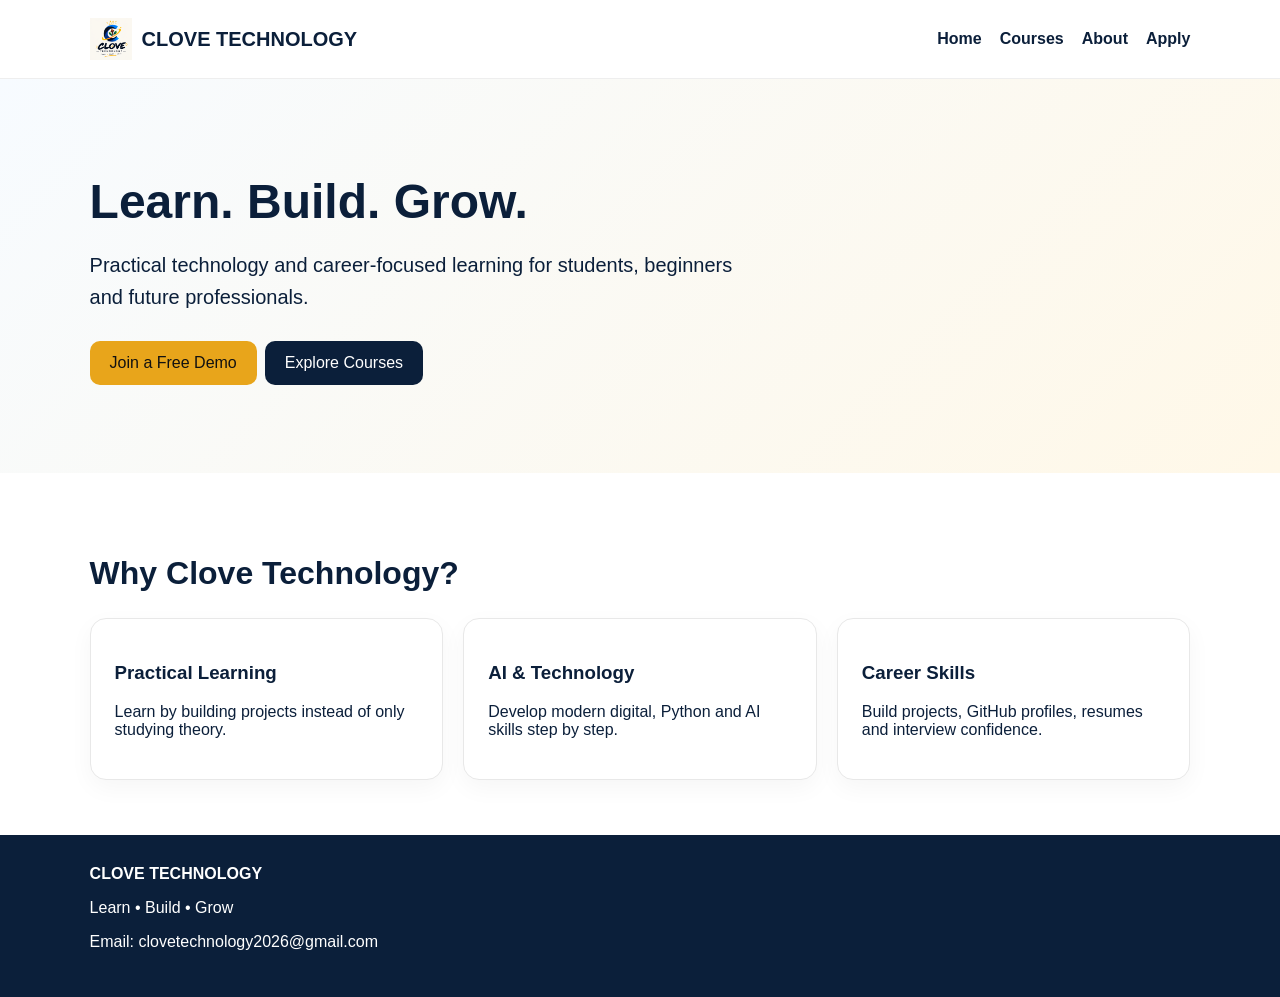
==== index.html @ eedd0058 "Add files via upload Add Clove Technology website" ====
<!doctype html><html><head><meta name="viewport" content="width=device-width,initial-scale=1"><title>Clove Technology | Coaching Center</title><link rel="stylesheet" href="style.css"></head><body>
<nav><div class="brand"><img src="clove-technology-logo.png">CLOVE TECHNOLOGY</div><div><a href="index.html">Home</a><a href="courses.html">Courses</a><a href="about.html">About</a><a href="apply.html">Apply</a></div></nav>
<div class="hero"><h1>Learn. Build. Grow.</h1><p>Practical technology and career-focused learning for students, beginners and future professionals.</p><a class="btn gold" href="apply.html">Join a Free Demo</a><a class="btn" href="courses.html">Explore Courses</a></div>
<section><h2>Why Clove Technology?</h2><div class="cards"><div class="card"><h3>Practical Learning</h3><p>Learn by building projects instead of only studying theory.</p></div><div class="card"><h3>AI & Technology</h3><p>Develop modern digital, Python and AI skills step by step.</p></div><div class="card"><h3>Career Skills</h3><p>Build projects, GitHub profiles, resumes and interview confidence.</p></div></div></section>
<footer><b>CLOVE TECHNOLOGY</b><p>Learn • Build • Grow</p><p>Email: clovetechnology2026@gmail.com</p></footer></body></html>
---- style.css ----
*{box-sizing:border-box}
body{margin:0;font-family:Arial,Helvetica,sans-serif;color:#0b1f3a;background:#fff}
nav{display:flex;justify-content:space-between;align-items:center;padding:18px 7%;border-bottom:1px solid #eee;position:sticky;top:0;background:#fff;z-index:5}
.brand{display:flex;align-items:center;gap:10px;font-weight:800;font-size:20px}
.brand img{width:42px;height:42px;object-fit:contain}
nav a{margin-left:18px;text-decoration:none;color:#0b1f3a;font-weight:600}
.hero{padding:80px 7%;background:linear-gradient(135deg,#f7fbff,#fff8e8)}
.hero h1{font-size:48px;max-width:720px;margin:15px 0}
.hero p{font-size:20px;max-width:650px;line-height:1.6}
.btn{display:inline-block;padding:13px 20px;border-radius:10px;background:#0b1f3a;color:#fff;text-decoration:none;margin:8px 8px 8px 0}
.btn.gold{background:#e8a51b;color:#111}
section{padding:55px 7%}
.cards{display:grid;grid-template-columns:repeat(auto-fit,minmax(220px,1fr));gap:20px}
.card{padding:24px;border:1px solid #e8e8e8;border-radius:16px;background:#fff;box-shadow:0 8px 25px #0000000a}
h2{font-size:32px}
footer{padding:30px 7%;background:#0b1f3a;color:#fff}
input,select,textarea{width:100%;padding:13px;margin:7px 0 15px;border:1px solid #ccc;border-radius:9px}
form{max-width:600px}
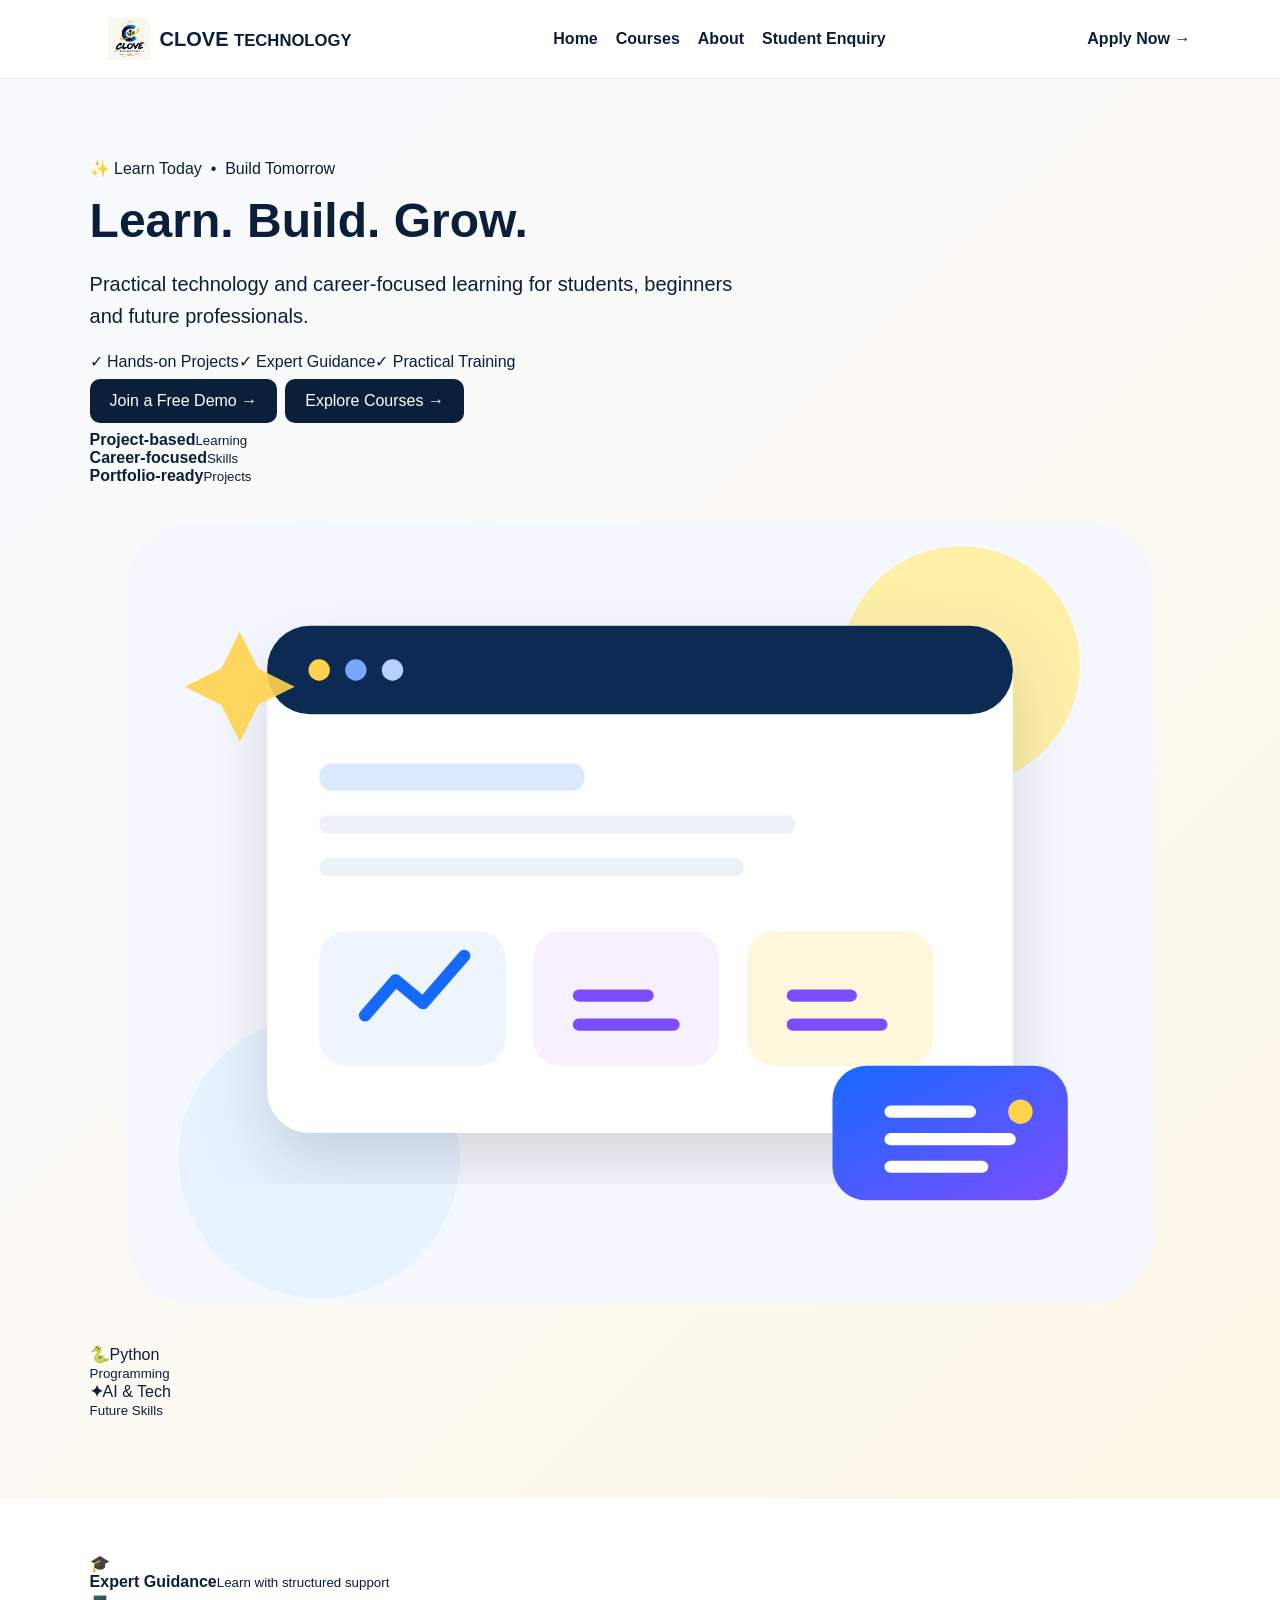
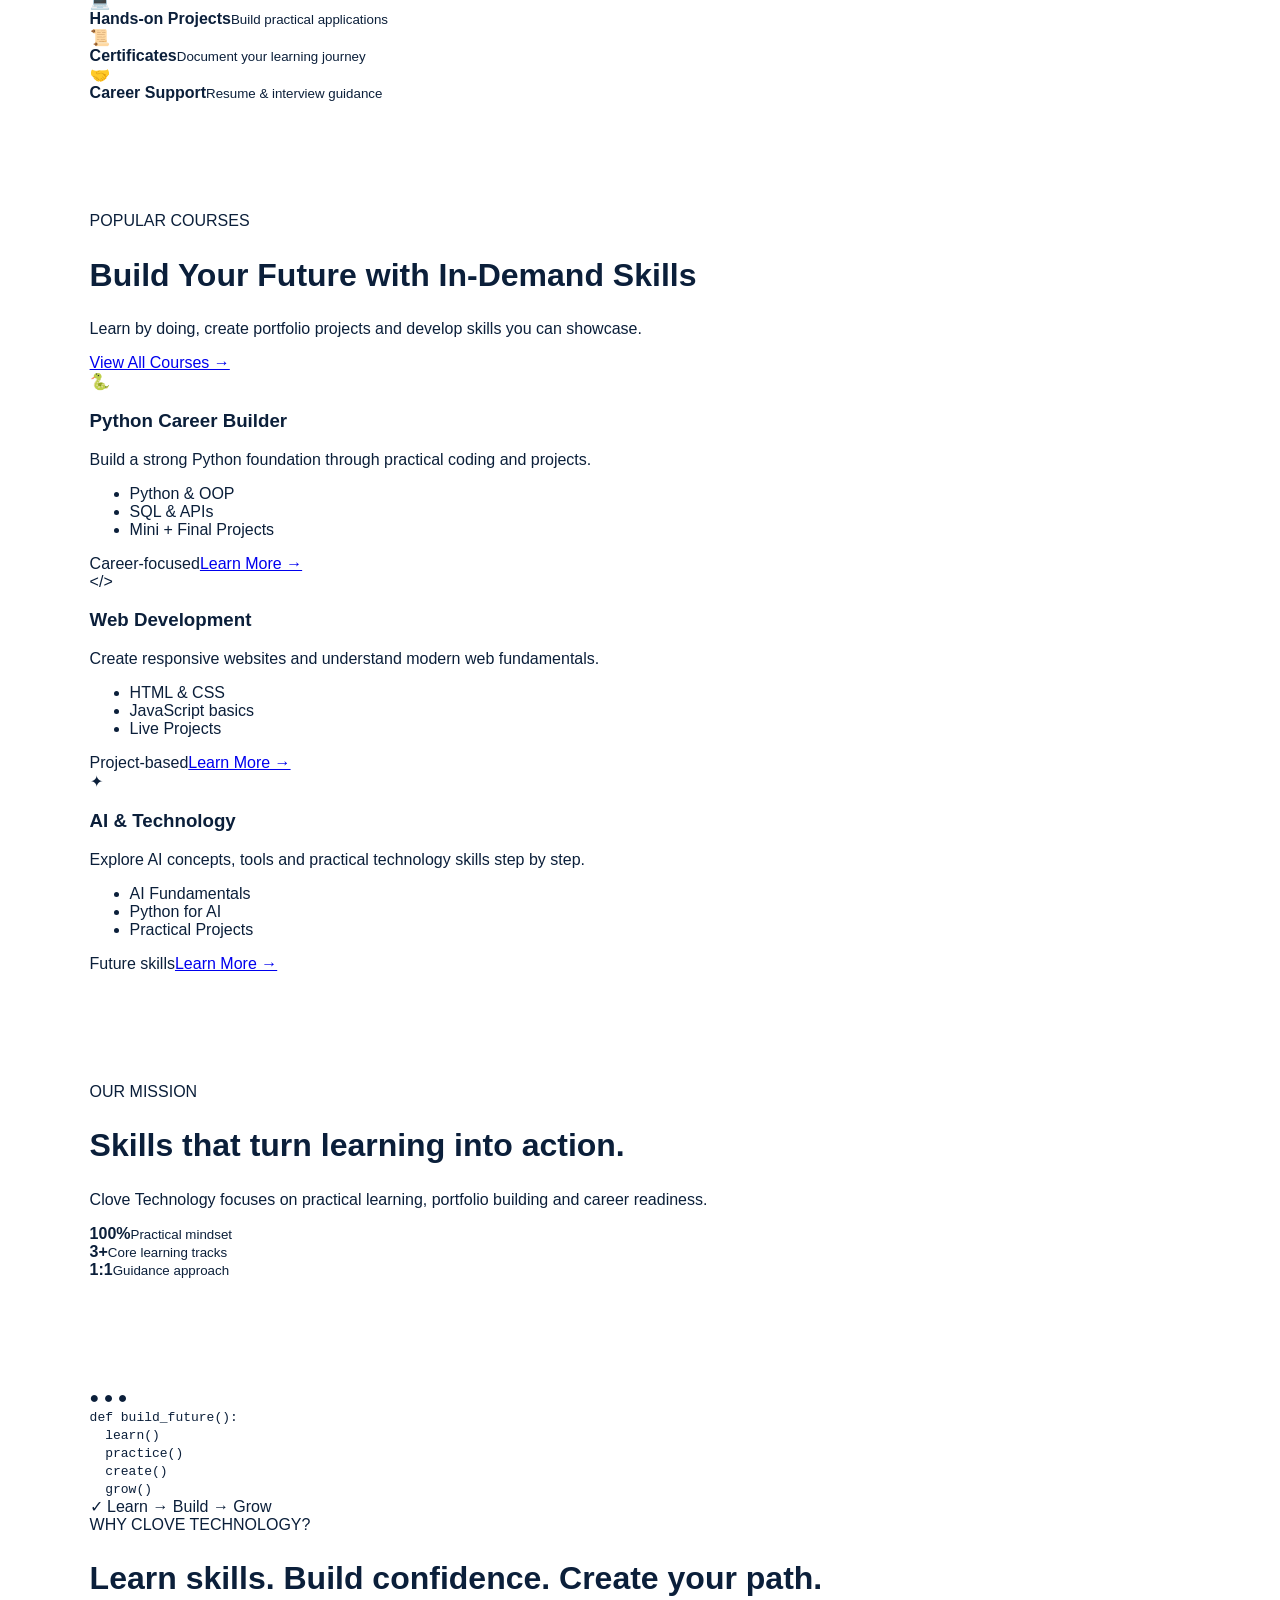
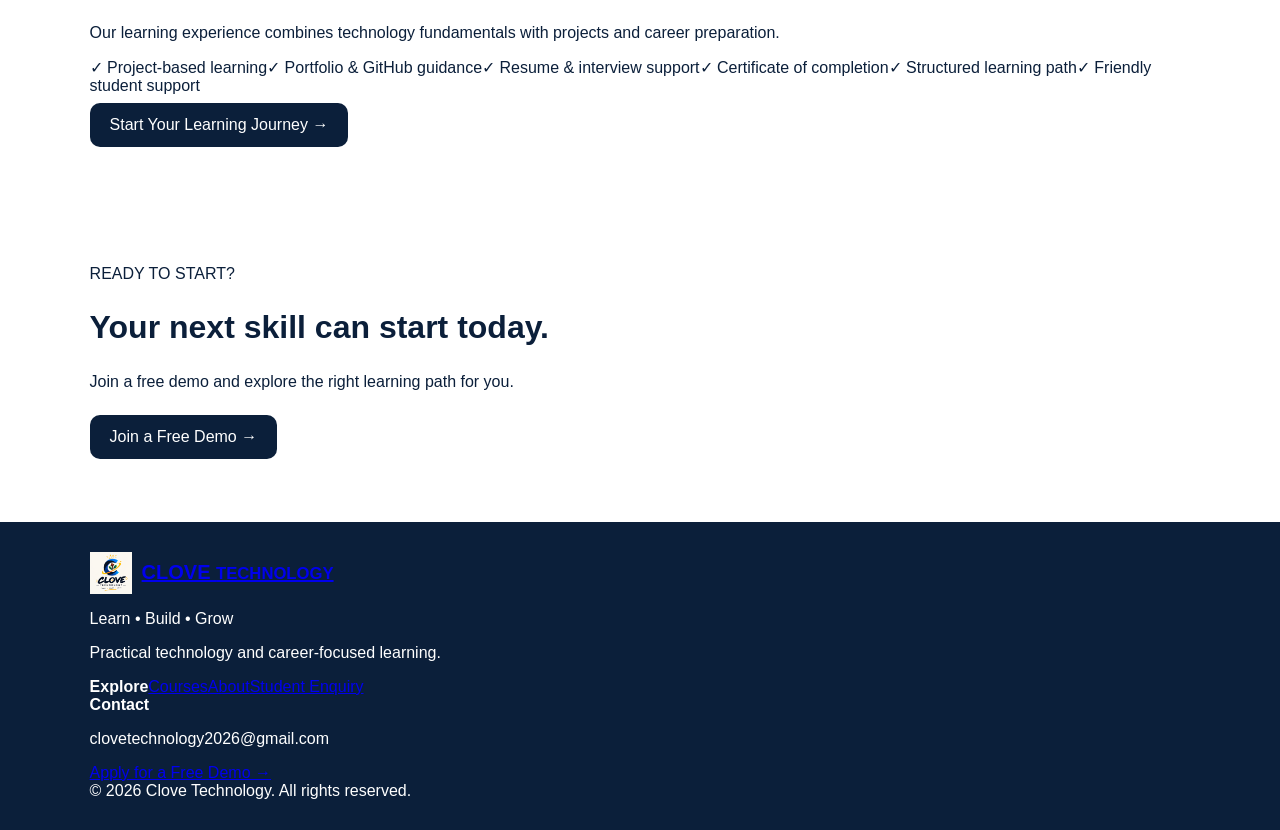
==== commit a2e47f2c: "Redesign Clove Technology professional homepage" ====
--- a/index.html
+++ b/index.html
@@ -1,5 +1,40 @@
-<!doctype html><html><head><meta name="viewport" content="width=device-width,initial-scale=1"><title>Clove Technology | Coaching Center</title><link rel="stylesheet" href="style.css"></head><body>
-<nav><div class="brand"><img src="clove-technology-logo.png">CLOVE TECHNOLOGY</div><div><a href="index.html">Home</a><a href="courses.html">Courses</a><a href="about.html">About</a><a href="apply.html">Apply</a></div></nav>
-<div class="hero"><h1>Learn. Build. Grow.</h1><p>Practical technology and career-focused learning for students, beginners and future professionals.</p><a class="btn gold" href="apply.html">Join a Free Demo</a><a class="btn" href="courses.html">Explore Courses</a></div>
-<section><h2>Why Clove Technology?</h2><div class="cards"><div class="card"><h3>Practical Learning</h3><p>Learn by building projects instead of only studying theory.</p></div><div class="card"><h3>AI & Technology</h3><p>Develop modern digital, Python and AI skills step by step.</p></div><div class="card"><h3>Career Skills</h3><p>Build projects, GitHub profiles, resumes and interview confidence.</p></div></div></section>
-<footer><b>CLOVE TECHNOLOGY</b><p>Learn • Build • Grow</p><p>Email: clovetechnology2026@gmail.com</p></footer></body></html>+<!doctype html>
+<html lang="en">
+<head>
+<meta charset="utf-8">
+<meta name="viewport" content="width=device-width,initial-scale=1">
+<meta name="description" content="Clove Technology — practical AI, Python and technology training for students and future professionals.">
+<title>Clove Technology | Learn • Build • Grow</title>
+<link rel="stylesheet" href="style.css">
+</head>
+<body>
+<header class="nav-wrap">
+<nav class="nav container">
+<a class="brand" href="index.html"><img src="clove-technology-logo.png" alt="Clove Technology logo"><span>CLOVE <small>TECHNOLOGY</small></span></a>
+<div class="nav-links"><a class="active" href="index.html">Home</a><a href="courses.html">Courses</a><a href="about.html">About</a><a href="apply.html">Student Enquiry</a></div>
+<a class="nav-cta" href="apply.html">Apply Now <span>→</span></a>
+</nav>
+</header>
+<main>
+<section class="hero">
+<div class="container hero-grid">
+<div class="hero-copy">
+<div class="eyebrow">✨ Learn Today&nbsp; • &nbsp;Build Tomorrow</div>
+<h1>Learn. <span>Build.</span> Grow.</h1>
+<p>Practical technology and career-focused learning for students, beginners and future professionals.</p>
+<div class="checks"><span>✓ Hands-on Projects</span><span>✓ Expert Guidance</span><span>✓ Practical Training</span></div>
+<div class="hero-actions"><a class="btn primary" href="apply.html">Join a Free Demo <b>→</b></a><a class="btn secondary" href="courses.html">Explore Courses <b>→</b></a></div>
+<div class="trust"><div><strong>Project-based</strong><small>Learning</small></div><i></i><div><strong>Career-focused</strong><small>Skills</small></div><i></i><div><strong>Portfolio-ready</strong><small>Projects</small></div></div>
+</div>
+<div class="hero-art"><img src="hero-illustration.svg" alt="Technology learning illustration"><div class="float-card python"><b>🐍</b><span>Python<br><small>Programming</small></span></div><div class="float-card ai"><b>✦</b><span>AI &amp; Tech<br><small>Future Skills</small></span></div></div>
+</div>
+</section>
+<section class="features"><div class="container feature-grid"><div class="feature"><div class="icon">🎓</div><div><b>Expert Guidance</b><small>Learn with structured support</small></div></div><div class="feature"><div class="icon">💻</div><div><b>Hands-on Projects</b><small>Build practical applications</small></div></div><div class="feature"><div class="icon">📜</div><div><b>Certificates</b><small>Document your learning journey</small></div></div><div class="feature"><div class="icon">🤝</div><div><b>Career Support</b><small>Resume &amp; interview guidance</small></div></div></div></section>
+<section class="courses-preview"><div class="container"><div class="section-head"><div><span class="kicker">POPULAR COURSES</span><h2>Build Your Future with <span>In-Demand Skills</span></h2><p>Learn by doing, create portfolio projects and develop skills you can showcase.</p></div><a href="courses.html" class="outline-link">View All Courses →</a></div><div class="course-grid"><article class="course-card blue"><div class="course-icon">🐍</div><h3>Python Career Builder</h3><p>Build a strong Python foundation through practical coding and projects.</p><ul><li>Python &amp; OOP</li><li>SQL &amp; APIs</li><li>Mini + Final Projects</li></ul><div class="course-foot"><span>Career-focused</span><a href="courses.html">Learn More →</a></div></article><article class="course-card purple"><div class="course-icon">&lt;/&gt;</div><h3>Web Development</h3><p>Create responsive websites and understand modern web fundamentals.</p><ul><li>HTML &amp; CSS</li><li>JavaScript basics</li><li>Live Projects</li></ul><div class="course-foot"><span>Project-based</span><a href="courses.html">Learn More →</a></div></article><article class="course-card green"><div class="course-icon">✦</div><h3>AI &amp; Technology</h3><p>Explore AI concepts, tools and practical technology skills step by step.</p><ul><li>AI Fundamentals</li><li>Python for AI</li><li>Practical Projects</li></ul><div class="course-foot"><span>Future skills</span><a href="courses.html">Learn More →</a></div></article></div></div></section>
+<section class="impact"><div class="container impact-inner"><div><span class="kicker light">OUR MISSION</span><h2>Skills that turn learning into action.</h2><p>Clove Technology focuses on practical learning, portfolio building and career readiness.</p></div><div class="impact-stats"><div><strong>100%</strong><small>Practical mindset</small></div><div><strong>3+</strong><small>Core learning tracks</small></div><div><strong>1:1</strong><small>Guidance approach</small></div></div></div></section>
+<section class="why"><div class="container why-grid"><div class="why-visual"><div class="screen"><div class="dots">● ● ●</div><code>def build_future():<br>&nbsp;&nbsp;learn()<br>&nbsp;&nbsp;practice()<br>&nbsp;&nbsp;create()<br>&nbsp;&nbsp;grow()</code></div><div class="success-note">✓ Learn → Build → Grow</div></div><div><span class="kicker">WHY CLOVE TECHNOLOGY?</span><h2>Learn skills. Build confidence. Create your path.</h2><p>Our learning experience combines technology fundamentals with projects and career preparation.</p><div class="why-list"><span>✓ Project-based learning</span><span>✓ Portfolio &amp; GitHub guidance</span><span>✓ Resume &amp; interview support</span><span>✓ Certificate of completion</span><span>✓ Structured learning path</span><span>✓ Friendly student support</span></div><a class="btn primary" href="apply.html">Start Your Learning Journey →</a></div></div></section>
+<section class="cta"><div class="container cta-inner"><div><span class="kicker light">READY TO START?</span><h2>Your next skill can start today.</h2><p>Join a free demo and explore the right learning path for you.</p></div><a class="btn white" href="apply.html">Join a Free Demo →</a></div></section>
+</main>
+<footer><div class="container footer-grid"><div><a class="brand footer-brand" href="index.html"><img src="clove-technology-logo.png" alt="Clove Technology logo"><span>CLOVE <small>TECHNOLOGY</small></span></a><p>Learn • Build • Grow</p><p>Practical technology and career-focused learning.</p></div><div><b>Explore</b><a href="courses.html">Courses</a><a href="about.html">About</a><a href="apply.html">Student Enquiry</a></div><div><b>Contact</b><p>clovetechnology2026@gmail.com</p><a href="apply.html">Apply for a Free Demo →</a></div></div><div class="copyright">© 2026 Clove Technology. All rights reserved.</div></footer>
+</body>
+</html>
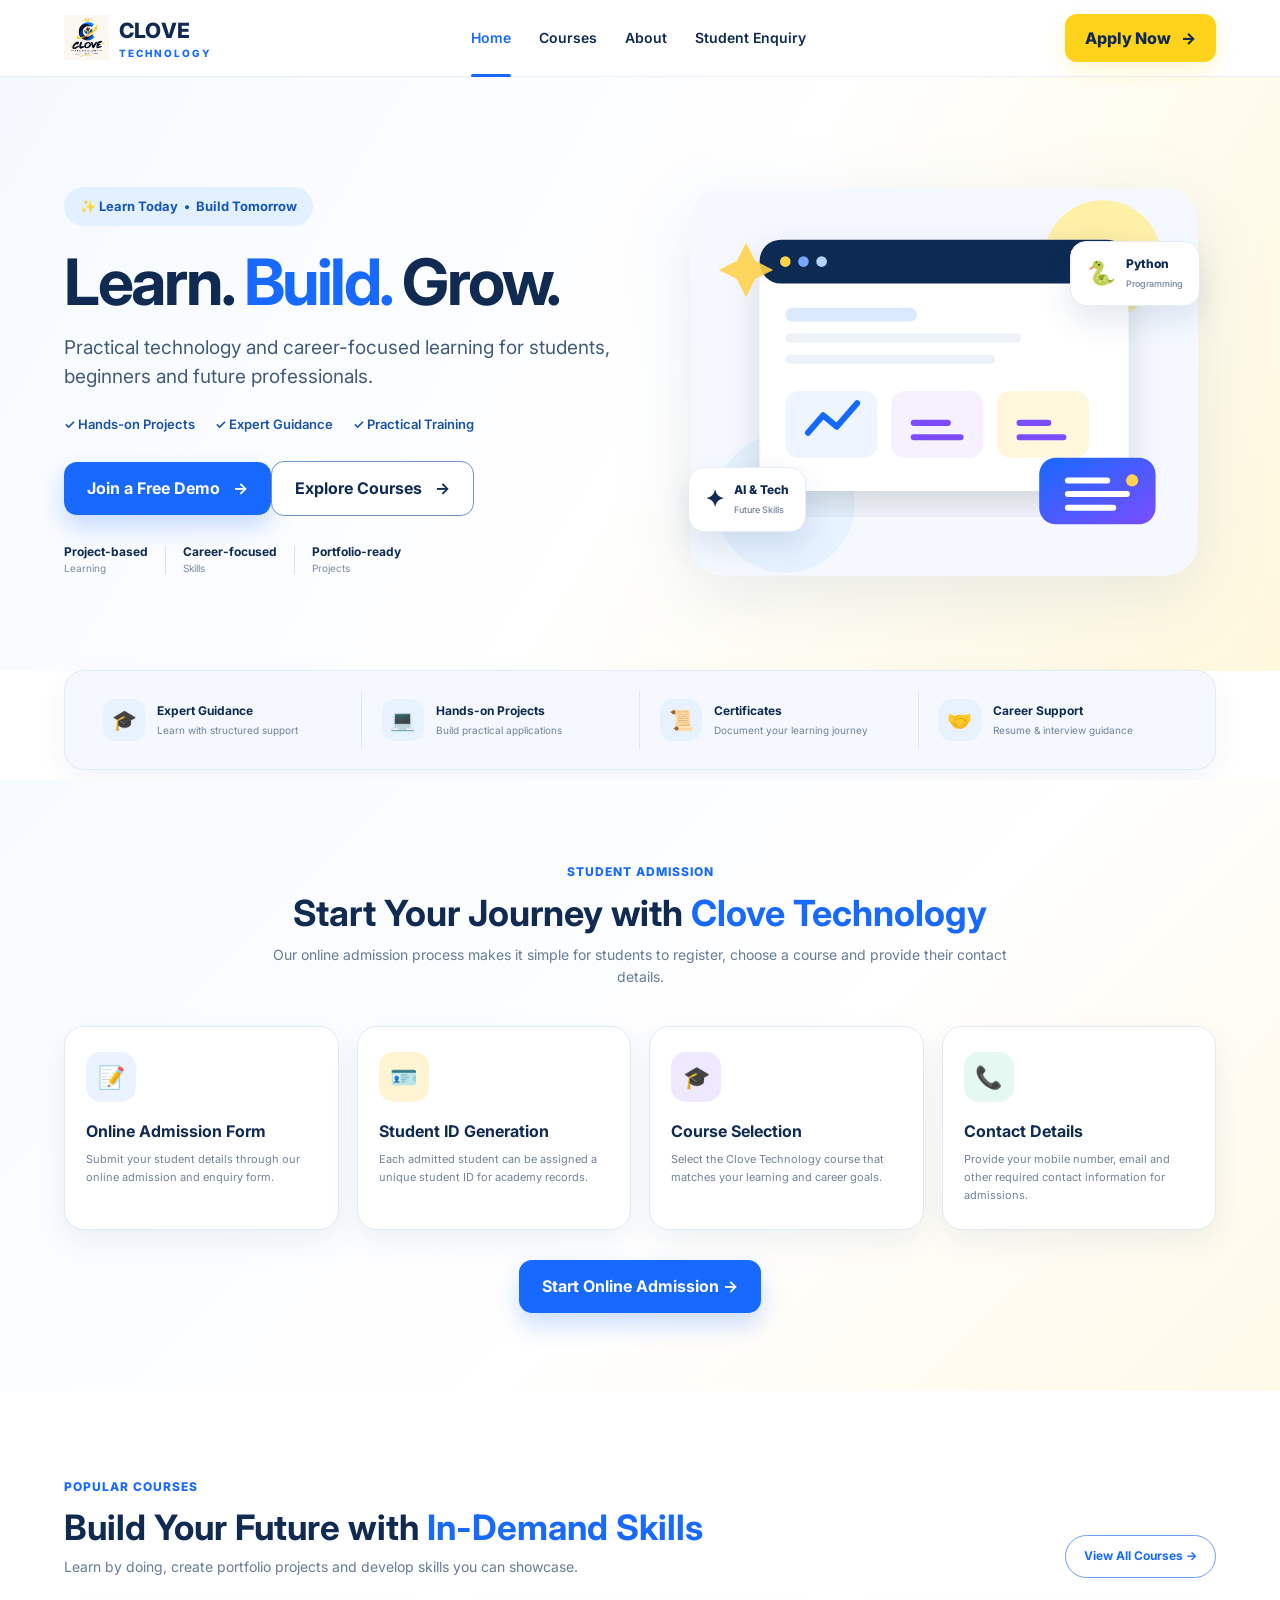
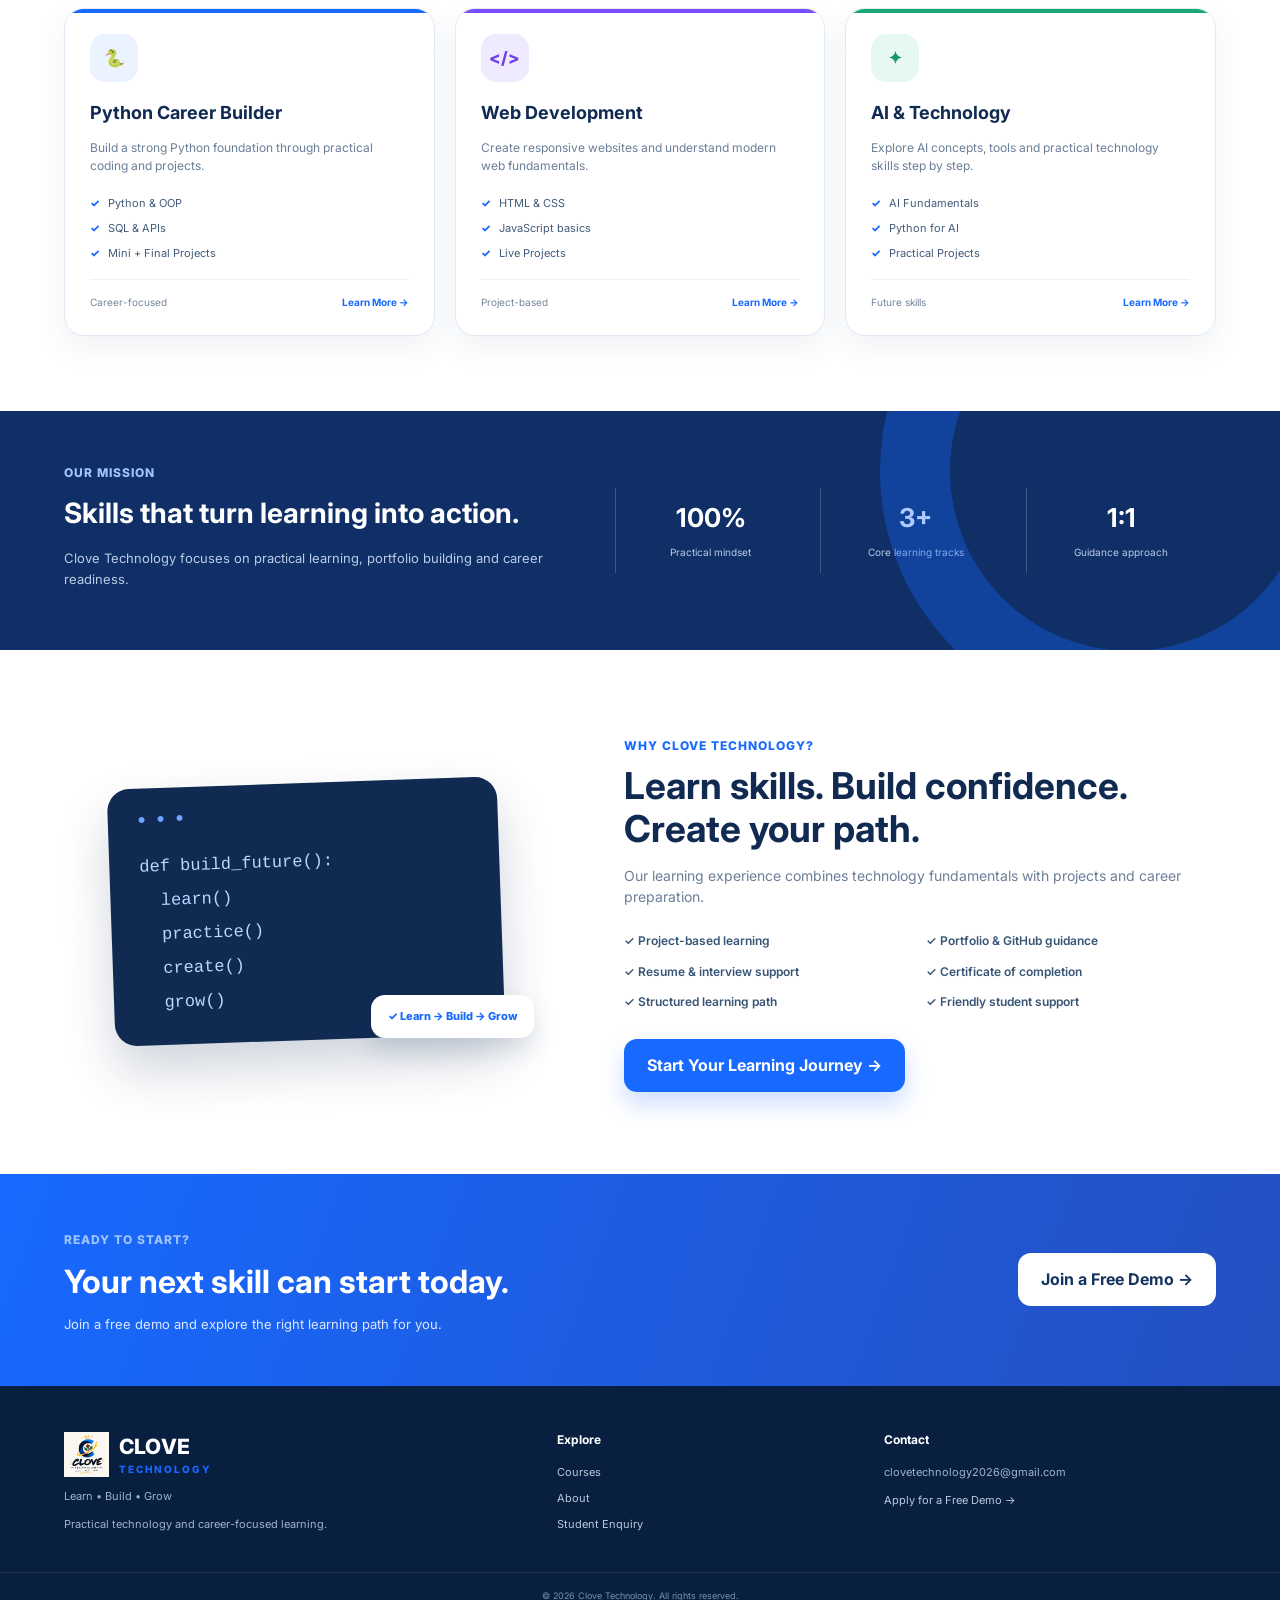
==== commit 11a3918b: "Add Student Admission feature section to homepage" ====
--- a/index.html
+++ b/index.html
@@ -6,6 +6,26 @@
 <meta name="description" content="Clove Technology — practical AI, Python and technology training for students and future professionals.">
 <title>Clove Technology | Learn • Build • Grow</title>
 <link rel="stylesheet" href="style.css">
+<style>
+.admission-home{padding:78px 0;background:linear-gradient(135deg,#f7faff 0%,#fff 58%,#fff9e8 100%)}
+.admission-home-head{text-align:center;max-width:760px;margin:0 auto 38px}
+.admission-home-head h2{font-size:36px;line-height:1.15;margin:10px 0}
+.admission-home-head h2 span{color:#1769ff}
+.admission-home-head p{font-size:14px;color:#667b96;margin:0}
+.admission-grid{display:grid;grid-template-columns:repeat(4,1fr);gap:18px}
+.admission-card{background:#fff;border:1px solid #e0eaf5;border-radius:20px;padding:25px 21px;box-shadow:0 12px 30px rgba(31,69,111,.07);transition:.2s}
+.admission-card:hover{transform:translateY(-4px);box-shadow:0 18px 38px rgba(31,69,111,.11)}
+.admission-icon{width:50px;height:50px;border-radius:15px;background:#eaf3ff;display:grid;place-items:center;font-size:22px;margin-bottom:17px}
+.admission-card:nth-child(2) .admission-icon{background:#fff4d2}
+.admission-card:nth-child(3) .admission-icon{background:#eee9ff}
+.admission-card:nth-child(4) .admission-icon{background:#e5f8f1}
+.admission-card h3{font-size:16px;margin:0 0 8px;color:#102a52}
+.admission-card p{font-size:11px;color:#71839a;line-height:1.6;margin:0}
+.admission-cta{text-align:center;margin-top:30px}
+.admission-cta .btn{min-width:190px}
+@media(max-width:900px){.admission-grid{grid-template-columns:1fr 1fr}.admission-home-head h2{font-size:30px}}
+@media(max-width:600px){.admission-grid{grid-template-columns:1fr}.admission-home{padding:58px 0}.admission-card{padding:22px}}
+</style>
 </head>
 <body>
 <header class="nav-wrap">
@@ -30,6 +50,18 @@
 </div>
 </section>
 <section class="features"><div class="container feature-grid"><div class="feature"><div class="icon">🎓</div><div><b>Expert Guidance</b><small>Learn with structured support</small></div></div><div class="feature"><div class="icon">💻</div><div><b>Hands-on Projects</b><small>Build practical applications</small></div></div><div class="feature"><div class="icon">📜</div><div><b>Certificates</b><small>Document your learning journey</small></div></div><div class="feature"><div class="icon">🤝</div><div><b>Career Support</b><small>Resume &amp; interview guidance</small></div></div></div></section>
+<section class="admission-home">
+<div class="container">
+<div class="admission-home-head"><span class="kicker">STUDENT ADMISSION</span><h2>Start Your Journey with <span>Clove Technology</span></h2><p>Our online admission process makes it simple for students to register, choose a course and provide their contact details.</p></div>
+<div class="admission-grid">
+<article class="admission-card"><div class="admission-icon">📝</div><h3>Online Admission Form</h3><p>Submit your student details through our online admission and enquiry form.</p></article>
+<article class="admission-card"><div class="admission-icon">🪪</div><h3>Student ID Generation</h3><p>Each admitted student can be assigned a unique student ID for academy records.</p></article>
+<article class="admission-card"><div class="admission-icon">🎓</div><h3>Course Selection</h3><p>Select the Clove Technology course that matches your learning and career goals.</p></article>
+<article class="admission-card"><div class="admission-icon">📞</div><h3>Contact Details</h3><p>Provide your mobile number, email and other required contact information for admissions.</p></article>
+</div>
+<div class="admission-cta"><a class="btn primary" href="apply.html">Start Online Admission →</a></div>
+</div>
+</section>
 <section class="courses-preview"><div class="container"><div class="section-head"><div><span class="kicker">POPULAR COURSES</span><h2>Build Your Future with <span>In-Demand Skills</span></h2><p>Learn by doing, create portfolio projects and develop skills you can showcase.</p></div><a href="courses.html" class="outline-link">View All Courses →</a></div><div class="course-grid"><article class="course-card blue"><div class="course-icon">🐍</div><h3>Python Career Builder</h3><p>Build a strong Python foundation through practical coding and projects.</p><ul><li>Python &amp; OOP</li><li>SQL &amp; APIs</li><li>Mini + Final Projects</li></ul><div class="course-foot"><span>Career-focused</span><a href="courses.html">Learn More →</a></div></article><article class="course-card purple"><div class="course-icon">&lt;/&gt;</div><h3>Web Development</h3><p>Create responsive websites and understand modern web fundamentals.</p><ul><li>HTML &amp; CSS</li><li>JavaScript basics</li><li>Live Projects</li></ul><div class="course-foot"><span>Project-based</span><a href="courses.html">Learn More →</a></div></article><article class="course-card green"><div class="course-icon">✦</div><h3>AI &amp; Technology</h3><p>Explore AI concepts, tools and practical technology skills step by step.</p><ul><li>AI Fundamentals</li><li>Python for AI</li><li>Practical Projects</li></ul><div class="course-foot"><span>Future skills</span><a href="courses.html">Learn More →</a></div></article></div></div></section>
 <section class="impact"><div class="container impact-inner"><div><span class="kicker light">OUR MISSION</span><h2>Skills that turn learning into action.</h2><p>Clove Technology focuses on practical learning, portfolio building and career readiness.</p></div><div class="impact-stats"><div><strong>100%</strong><small>Practical mindset</small></div><div><strong>3+</strong><small>Core learning tracks</small></div><div><strong>1:1</strong><small>Guidance approach</small></div></div></div></section>
 <section class="why"><div class="container why-grid"><div class="why-visual"><div class="screen"><div class="dots">● ● ●</div><code>def build_future():<br>&nbsp;&nbsp;learn()<br>&nbsp;&nbsp;practice()<br>&nbsp;&nbsp;create()<br>&nbsp;&nbsp;grow()</code></div><div class="success-note">✓ Learn → Build → Grow</div></div><div><span class="kicker">WHY CLOVE TECHNOLOGY?</span><h2>Learn skills. Build confidence. Create your path.</h2><p>Our learning experience combines technology fundamentals with projects and career preparation.</p><div class="why-list"><span>✓ Project-based learning</span><span>✓ Portfolio &amp; GitHub guidance</span><span>✓ Resume &amp; interview support</span><span>✓ Certificate of completion</span><span>✓ Structured learning path</span><span>✓ Friendly student support</span></div><a class="btn primary" href="apply.html">Start Your Learning Journey →</a></div></div></section>
--- a/style.css
+++ b/style.css
@@ -1,19 +1,5 @@
-
-*{box-sizing:border-box}
-body{margin:0;font-family:Arial,Helvetica,sans-serif;color:#0b1f3a;background:#fff}
-nav{display:flex;justify-content:space-between;align-items:center;padding:18px 7%;border-bottom:1px solid #eee;position:sticky;top:0;background:#fff;z-index:5}
-.brand{display:flex;align-items:center;gap:10px;font-weight:800;font-size:20px}
-.brand img{width:42px;height:42px;object-fit:contain}
-nav a{margin-left:18px;text-decoration:none;color:#0b1f3a;font-weight:600}
-.hero{padding:80px 7%;background:linear-gradient(135deg,#f7fbff,#fff8e8)}
-.hero h1{font-size:48px;max-width:720px;margin:15px 0}
-.hero p{font-size:20px;max-width:650px;line-height:1.6}
-.btn{display:inline-block;padding:13px 20px;border-radius:10px;background:#0b1f3a;color:#fff;text-decoration:none;margin:8px 8px 8px 0}
-.btn.gold{background:#e8a51b;color:#111}
-section{padding:55px 7%}
-.cards{display:grid;grid-template-columns:repeat(auto-fit,minmax(220px,1fr));gap:20px}
-.card{padding:24px;border:1px solid #e8e8e8;border-radius:16px;background:#fff;box-shadow:0 8px 25px #0000000a}
-h2{font-size:32px}
-footer{padding:30px 7%;background:#0b1f3a;color:#fff}
-input,select,textarea{width:100%;padding:13px;margin:7px 0 15px;border:1px solid #ccc;border-radius:9px}
-form{max-width:600px}
+@import url('https://fonts.googleapis.com/css2?family=Inter:wght@400;500;600;700;800&display=swap');
+*{box-sizing:border-box}html{scroll-behavior:smooth}body{margin:0;font-family:Inter,Arial,sans-serif;color:#102a52;background:#fff;line-height:1.55}.container{width:min(1180px,90%);margin:auto}.nav-wrap{position:sticky;top:0;z-index:20;background:rgba(255,255,255,.96);backdrop-filter:blur(12px);border-bottom:1px solid #e9eef5}.nav{height:76px;display:flex;align-items:center;justify-content:space-between;gap:25px}.brand{display:flex;align-items:center;gap:10px;text-decoration:none;color:#102a52;font-weight:800;font-size:21px;letter-spacing:.2px}.brand img{width:45px;height:45px;object-fit:contain}.brand small{display:block;color:#1769ff;font-size:10px;letter-spacing:2px;margin-top:-2px}.nav-links{display:flex;align-items:center;gap:28px}.nav-links a{position:relative;text-decoration:none;color:#102a52;font-weight:600;font-size:14px}.nav-links a:hover,.nav-links a.active{color:#1769ff}.nav-links a.active:after{content:'';position:absolute;left:0;right:0;height:3px;bottom:-28px;border-radius:4px;background:#1769ff}.nav-cta{background:#ffd21c;color:#102a52;text-decoration:none;font-weight:800;padding:12px 20px;border-radius:12px;box-shadow:0 8px 20px rgba(255,210,28,.2)}.nav-cta span{margin-left:7px}.hero{overflow:hidden;background:linear-gradient(120deg,#f5f9ff 0%,#fff 52%,#fff8dd 100%);padding:70px 0 54px}.hero-grid{display:grid;grid-template-columns:1.03fr .97fr;align-items:center;gap:30px}.eyebrow{display:inline-block;padding:9px 16px;border-radius:30px;background:#e3f0ff;color:#1456bd;font-size:13px;font-weight:700}.hero h1{font-size:64px;line-height:1.05;letter-spacing:-2.5px;margin:22px 0 18px}.hero h1 span{color:#1769ff}.hero-copy>p{font-size:19px;color:#425a78;max-width:610px;margin:0 0 22px}.checks{display:flex;flex-wrap:wrap;gap:10px 20px;color:#1852a8;font-size:13px;font-weight:600}.checks span:before{color:#1769ff}.hero-actions{margin:27px 0}.btn{display:inline-flex;align-items:center;justify-content:center;gap:13px;padding:14px 23px;border-radius:13px;text-decoration:none;font-weight:700;transition:.2s;border:0;cursor:pointer}.btn:hover{transform:translateY(-2px)}.btn.primary{background:#1769ff;color:#fff;box-shadow:0 12px 24px rgba(23,105,255,.22)}.btn.secondary{border:1.5px solid #6c95c9;color:#102a52;background:#fff}.btn.white{background:#fff;color:#12335f}.trust{display:flex;align-items:center;gap:17px;margin-top:25px}.trust div{display:flex;flex-direction:column}.trust strong{font-size:12px}.trust small{font-size:10px;color:#7a8ba0}.trust i{width:1px;height:28px;background:#d8e1ec}.hero-art{position:relative;min-height:470px;display:flex;align-items:center;justify-content:center}.hero-art>img{width:100%;max-width:620px;filter:drop-shadow(0 20px 35px rgba(31,74,130,.1))}.float-card{position:absolute;display:flex;align-items:center;gap:10px;padding:13px 16px;background:#fff;border:1px solid #e5edf7;border-radius:16px;box-shadow:0 14px 30px rgba(28,67,112,.12);font-size:12px;font-weight:800}.float-card b{font-size:23px}.float-card small{font-size:9px;color:#71829a;font-weight:500}.float-card.python{right:3%;top:20%}.float-card.ai{left:3%;bottom:18%}.features{padding:0 0 10px;margin-top:-1px}.feature-grid{display:grid;grid-template-columns:repeat(4,1fr);background:#f5f9ff;border:1px solid #e2ecf8;border-radius:20px;padding:20px 18px;box-shadow:0 10px 28px rgba(28,68,115,.06)}.feature{display:flex;align-items:center;gap:12px;padding:8px 20px;border-right:1px solid #dfe8f3}.feature:last-child{border-right:0}.feature .icon{width:42px;height:42px;display:grid;place-items:center;background:#e8f2ff;border-radius:13px;font-size:20px}.feature b,.feature small{display:block}.feature b{font-size:12px}.feature small{font-size:10px;color:#71829a;margin-top:2px}.courses-preview{padding:82px 0 75px}.section-head{display:flex;align-items:end;justify-content:space-between;gap:30px;margin-bottom:30px}.kicker{color:#1769ff;font-size:12px;font-weight:800;letter-spacing:1px}.kicker.light{color:#9fc4ff}.section-head h2,.why h2{font-size:35px;line-height:1.15;margin:9px 0}.section-head h2 span{color:#1769ff}.section-head p{color:#667b96;margin:0;max-width:650px;font-size:14px}.outline-link{white-space:nowrap;text-decoration:none;border:1.5px solid #6b9fff;color:#1769ff;padding:11px 18px;border-radius:25px;font-weight:700;font-size:12px}.course-grid{display:grid;grid-template-columns:repeat(3,1fr);gap:20px}.course-card{padding:25px;border-radius:20px;border:1px solid #e0eaf5;background:#fff;box-shadow:0 12px 30px rgba(31,69,111,.07);position:relative;overflow:hidden}.course-card:before{content:'';position:absolute;left:0;right:0;top:0;height:4px;background:#1769ff}.course-card.purple:before{background:#7b4cff}.course-card.green:before{background:#18a875}.course-icon{width:48px;height:48px;border-radius:15px;background:#eaf3ff;display:grid;place-items:center;color:#1769ff;font-weight:800;font-size:17px}.purple .course-icon{background:#f0eaff;color:#7040ee}.green .course-icon{background:#e6f8f1;color:#15966b}.course-card h3{font-size:18px;margin:17px 0 7px}.course-card p{font-size:12px;color:#6b7f98;min-height:39px}.course-card ul{list-style:none;padding:0;margin:17px 0;color:#425c7b;font-size:11px}.course-card li{margin:8px 0}.course-card li:before{content:'✓';font-weight:800;color:#1769ff;margin-right:8px}.course-foot{border-top:1px solid #edf1f6;padding-top:15px;display:flex;align-items:center;justify-content:space-between;font-size:10px;color:#74859a}.course-foot a{font-weight:700;text-decoration:none;color:#1769ff}.courses-hero{padding:75px 0 70px;background:linear-gradient(120deg,#f5f9ff 0%,#fff 58%,#fff8df 100%);overflow:hidden}.courses-hero-inner{display:grid;grid-template-columns:1.1fr .9fr;align-items:center;gap:65px}.courses-hero h1{font-size:52px;line-height:1.08;letter-spacing:-2px;margin:20px 0 18px;max-width:700px}.courses-hero h1 span{color:#1769ff}.courses-hero p{font-size:17px;color:#536b87;max-width:650px;margin:0}.course-hero-card{background:#102f67;color:#fff;border-radius:25px;padding:32px;box-shadow:0 25px 55px rgba(16,47,103,.2);position:relative}.course-hero-card:after{content:'';position:absolute;width:150px;height:150px;border:32px solid rgba(255,210,28,.18);border-radius:50%;right:-55px;bottom:-70px}.mini-label{font-size:10px;font-weight:800;letter-spacing:2px;color:#9fc4ff;margin-bottom:25px}.path-step{display:flex;align-items:center;gap:15px;position:relative;z-index:2}.path-step b{display:grid;place-items:center;width:38px;height:38px;border-radius:12px;background:#1769ff;font-size:11px}.path-step span{font-size:13px;font-weight:700}.path-line{height:25px;border-left:1px dashed #6e91c3;margin-left:18px}.course-section-head{margin-bottom:35px}.course-tag{display:inline-block;margin-top:15px;padding:6px 9px;border-radius:20px;background:#eaf3ff;color:#1769ff;font-size:9px;font-weight:800;letter-spacing:.7px}.purple-text{background:#f0eaff;color:#7040ee}.green-text{background:#e6f8f1;color:#15966b}.course-extra-grid{display:grid;grid-template-columns:1fr 1fr;gap:20px;margin-top:25px}.course-extra-card{padding:30px;border-radius:20px;background:#102f67;color:#fff}.course-extra-card h3{font-size:21px;margin:10px 0}.course-extra-card p{font-size:12px;color:#c4d4eb;margin:0}.course-extra-card.light-card{background:#f5f9ff;border:1px solid #e2ecf8;color:#102a52}.course-extra-card.light-card p{color:#667b96}.course-impact{margin-top:0}.impact{background:#102f67;color:#fff;position:relative;overflow:hidden;padding:48px 0}.impact:after{content:'';position:absolute;width:360px;height:360px;border-radius:50%;right:-100px;top:-190px;border:70px solid rgba(23,105,255,.35)}.impact-inner{display:grid;grid-template-columns:1fr 1.2fr;align-items:center;gap:50px}.impact h2{font-size:28px;margin:8px 0}.impact p{font-size:13px;color:#b9cce8;max-width:500px}.impact-stats{display:grid;grid-template-columns:repeat(3,1fr);gap:15px}.impact-stats div{padding:10px 20px;border-left:1px solid rgba(255,255,255,.2);text-align:center}.impact-stats strong{display:block;font-size:26px}.impact-stats small{font-size:10px;color:#b9cce8}.why{padding:82px 0}.why-grid{display:grid;grid-template-columns:.9fr 1.1fr;align-items:center;gap:75px}.why h2{font-size:37px}.why p{font-size:14px;color:#6b7f98}.why-visual{position:relative;min-height:300px;display:grid;place-items:center}.screen{width:min(390px,100%);background:#102a52;border-radius:22px;padding:25px 30px;box-shadow:0 25px 50px rgba(16,42,82,.2);transform:rotate(-2deg)}.dots{font-size:8px;letter-spacing:5px;color:#6ea4ff;margin-bottom:25px}.screen code{color:#bcd6ff;font-family:Consolas,monospace;line-height:2;font-size:17px}.success-note{position:absolute;right:3%;bottom:8%;background:#fff;padding:13px 17px;border-radius:14px;box-shadow:0 12px 25px rgba(22,55,94,.14);font-size:11px;font-weight:800;color:#1769ff}.why-list{display:grid;grid-template-columns:1fr 1fr;gap:12px;margin:24px 0 27px}.why-list span{font-size:12px;font-weight:600;color:#385575}.cta{background:linear-gradient(110deg,#1769ff,#244fc0);color:#fff;padding:52px 0}.cta-inner{display:flex;align-items:center;justify-content:space-between;gap:30px}.cta h2{font-size:32px;margin:7px 0}.cta p{margin:0;color:#dbe8ff;font-size:13px}footer{background:#091f40;color:#d7e3f2;padding:45px 0 18px}.footer-grid{display:grid;grid-template-columns:1.6fr 1fr 1.2fr;gap:50px}.footer-brand{color:#fff}.footer-grid p{font-size:11px;color:#9db2ce;max-width:330px}.footer-grid b{display:block;color:#fff;font-size:12px;margin-bottom:14px}.footer-grid a:not(.brand){display:block;color:#b9c9dd;text-decoration:none;font-size:11px;margin:9px 0}.copyright{border-top:1px solid rgba(255,255,255,.1);margin-top:28px;padding-top:16px;text-align:center;font-size:9px;color:#7890ad}input,select,textarea{width:100%;padding:13px;margin:7px 0 15px;border:1px solid #d5dfeb;border-radius:10px;font-family:inherit}form{max-width:600px}
+.enquiry-hero{padding:72px 0;background:linear-gradient(120deg,#f5f9ff 0%,#fff 55%,#fff8df 100%);overflow:hidden}.enquiry-hero-grid{display:grid;grid-template-columns:1.08fr .92fr;align-items:center;gap:60px}.enquiry-hero h1{font-size:52px;line-height:1.08;letter-spacing:-2px;margin:20px 0 18px;max-width:700px}.enquiry-hero h1 span{color:#1769ff}.enquiry-hero p{font-size:17px;color:#536b87;max-width:650px}.enquiry-points{display:flex;flex-wrap:wrap;gap:12px 22px;margin-top:24px;color:#1852a8;font-size:13px;font-weight:700}.enquiry-side-card{background:#102f67;color:#fff;border-radius:25px;padding:32px;box-shadow:0 25px 55px rgba(16,47,103,.2)}.enquiry-step{display:flex;align-items:center;gap:15px}.enquiry-step b{display:grid;place-items:center;width:38px;height:38px;border-radius:12px;background:#1769ff;font-size:11px}.enquiry-step span{font-size:13px;font-weight:700}.enquiry-section{padding:75px 0 90px;background:#fff}.enquiry-layout{display:grid;grid-template-columns:1.35fr .65fr;gap:28px;align-items:start}.enquiry-form-card{background:#fff;border:1px solid #e1eaf4;border-radius:24px;padding:34px;box-shadow:0 18px 45px rgba(31,69,111,.08)}.enquiry-head{margin-bottom:25px}.enquiry-head h2{font-size:32px}.form-grid{display:grid;grid-template-columns:1fr 1fr;gap:0 18px}.form-field{min-width:0}.form-field.full{grid-column:1/-1}.form-field label{display:block;font-size:12px;font-weight:800;color:#254b76;margin-top:8px}.form-field label span{color:#1769ff}.form-field input,.form-field select,.form-field textarea{font-size:13px;background:#fbfdff}.form-field input:focus,.form-field select:focus,.form-field textarea:focus{outline:0;border-color:#1769ff;box-shadow:0 0 0 3px rgba(23,105,255,.08)}.form-field small{display:block;color:#7a8da5;font-size:10px;margin:-8px 0 10px}.enquiry-submit{margin-top:10px;min-width:220px}.privacy-note{margin:10px 0 20px;padding:14px 16px;border-radius:12px;background:#f5f9ff;border:1px solid #e2ecf8;color:#5d718b;font-size:11px}.privacy-note strong{color:#102f67}.upload-note{margin-top:24px;padding:15px 17px;border-radius:13px;background:#fff8df;border:1px solid #f0df9d;color:#705d23;font-size:11px}.enquiry-info-card{position:sticky;top:100px;padding:30px;border-radius:22px;background:#f5f9ff;border:1px solid #e2ecf8}.enquiry-info-card h3{font-size:23px;margin:9px 0}.enquiry-info-card>p{font-size:12px;color:#657b96}.contact-item{display:block;text-decoration:none;padding:14px 0;border-bottom:1px solid #dce6f1}.contact-item b,.contact-item span{display:block}.contact-item b{font-size:11px;color:#1769ff}.contact-item span{font-size:11px;color:#294d74;margin-top:3px;word-break:break-word}.info-divider{height:1px;background:#dce6f1;margin:18px 0}.info-check{font-size:11px;font-weight:700;color:#385575;margin:11px 0}
+@media(max-width:850px){.nav{height:auto;padding:13px 0;flex-wrap:wrap}.nav-links{order:3;width:100%;justify-content:center;gap:16px}.nav-links a.active:after{bottom:-8px}.nav-cta{margin-left:auto}.hero{padding-top:45px}.hero-grid,.why-grid,.impact-inner,.courses-hero-inner,.enquiry-hero-grid,.enquiry-layout{grid-template-columns:1fr}.hero h1{font-size:49px}.hero-art{min-height:350px}.feature-grid{grid-template-columns:1fr 1fr}.feature{border-right:0}.course-grid{grid-template-columns:1fr}.section-head{align-items:start;flex-direction:column}.impact-stats{grid-template-columns:repeat(3,1fr)}.footer-grid{grid-template-columns:1fr 1fr}.courses-hero{padding:55px 0}.courses-hero h1,.enquiry-hero h1{font-size:43px}.course-extra-grid{grid-template-columns:1fr}.enquiry-info-card{position:static}}
+@media(max-width:520px){.nav-links{gap:10px}.nav-links a{font-size:11px}.brand{font-size:17px}.nav-cta{font-size:11px;padding:10px 13px}.hero h1{font-size:42px}.hero-copy>p{font-size:16px}.checks{font-size:11px}.hero-actions .btn{width:100%;margin-bottom:8px}.feature-grid{grid-template-columns:1fr}.feature{border-bottom:1px solid #e1e9f2;padding:10px}.feature:last-child{border-bottom:0}.section-head h2,.why h2{font-size:29px}.why-list{grid-template-columns:1fr}.impact-stats{grid-template-columns:1fr 1fr 1fr}.float-card{display:none}.footer-grid{grid-template-columns:1fr}.cta-inner{flex-direction:column;align-items:flex-start}.courses-hero h1{font-size:36px;letter-spacing:-1.2px}.course-hero-card{padding:25px}.courses-hero p{font-size:15px}.course-extra-card{padding:24px}.enquiry-hero{padding:55px 0}.enquiry-hero h1{font-size:36px;letter-spacing:-1.2px}.enquiry-hero p{font-size:15px}.enquiry-form-card{padding:22px 17px}.form-grid{grid-template-columns:1fr}.form-field.full{grid-column:auto}.enquiry-submit{width:100%}}
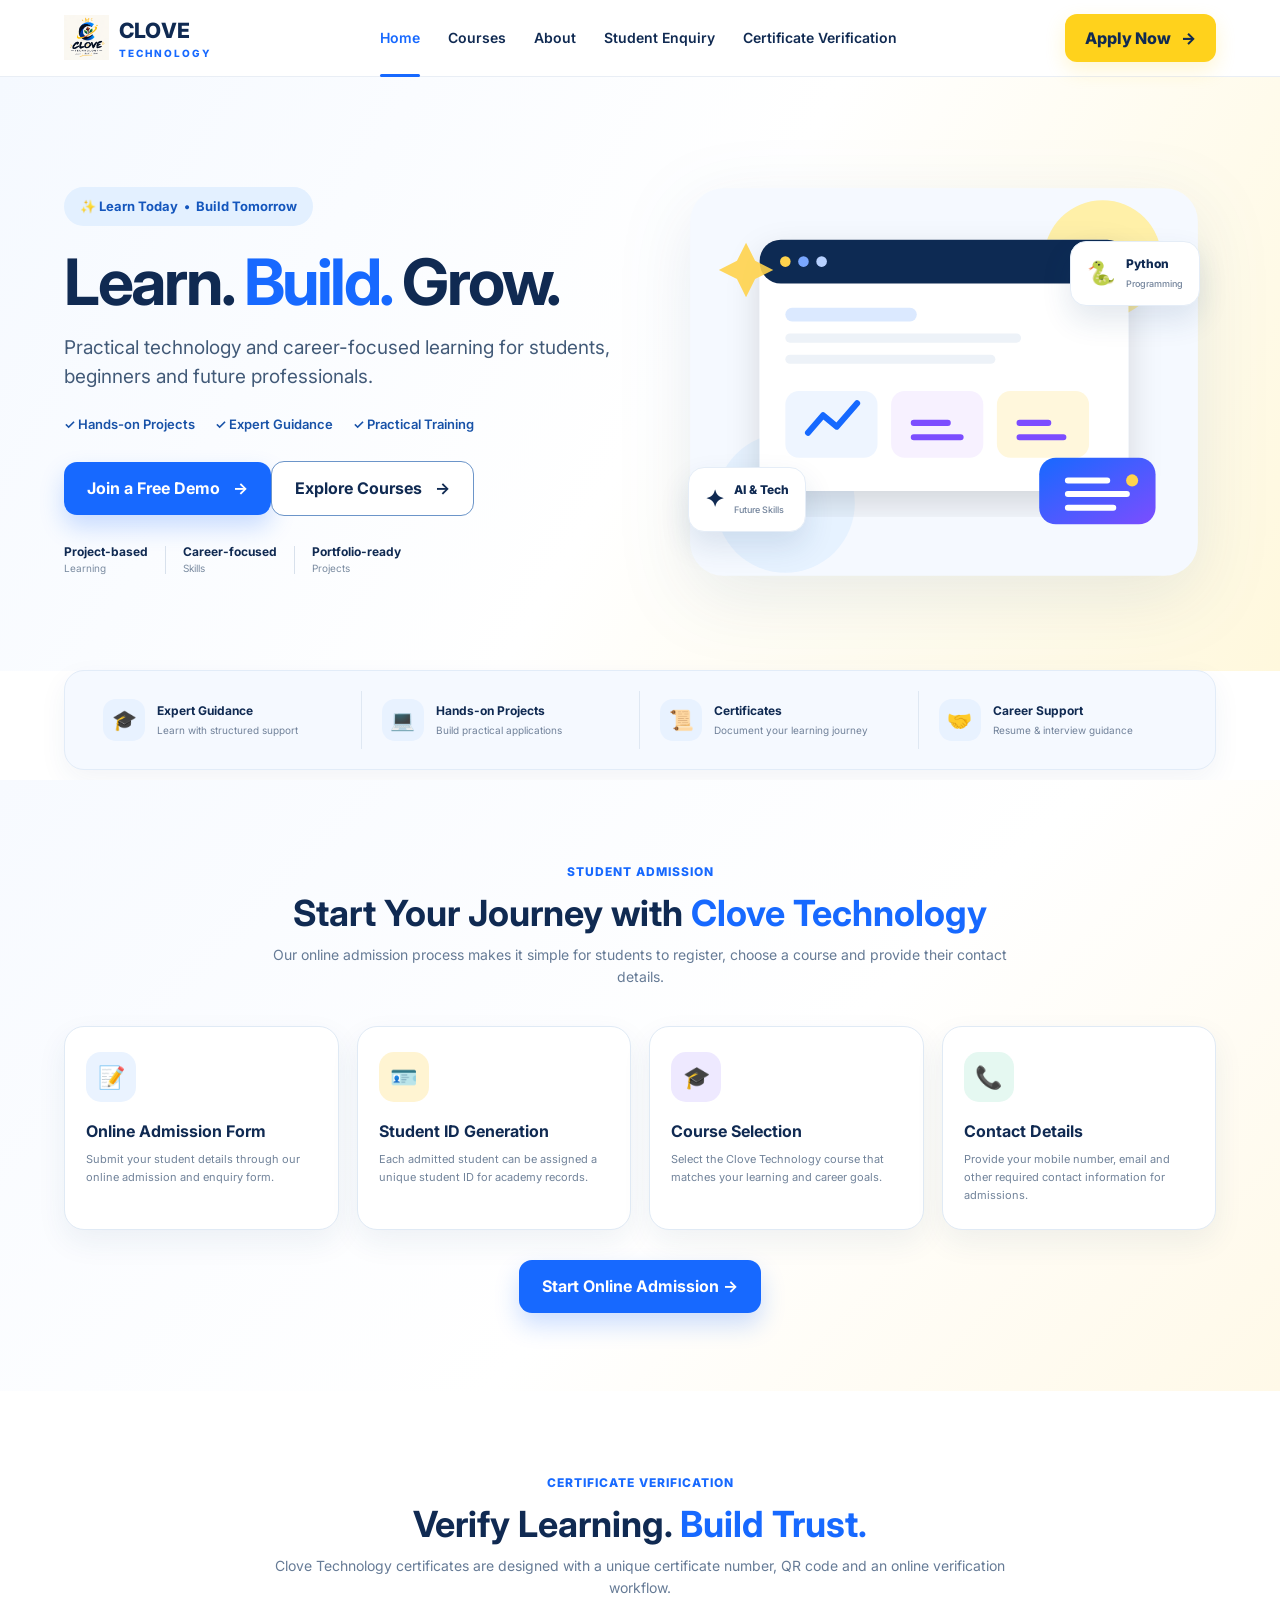
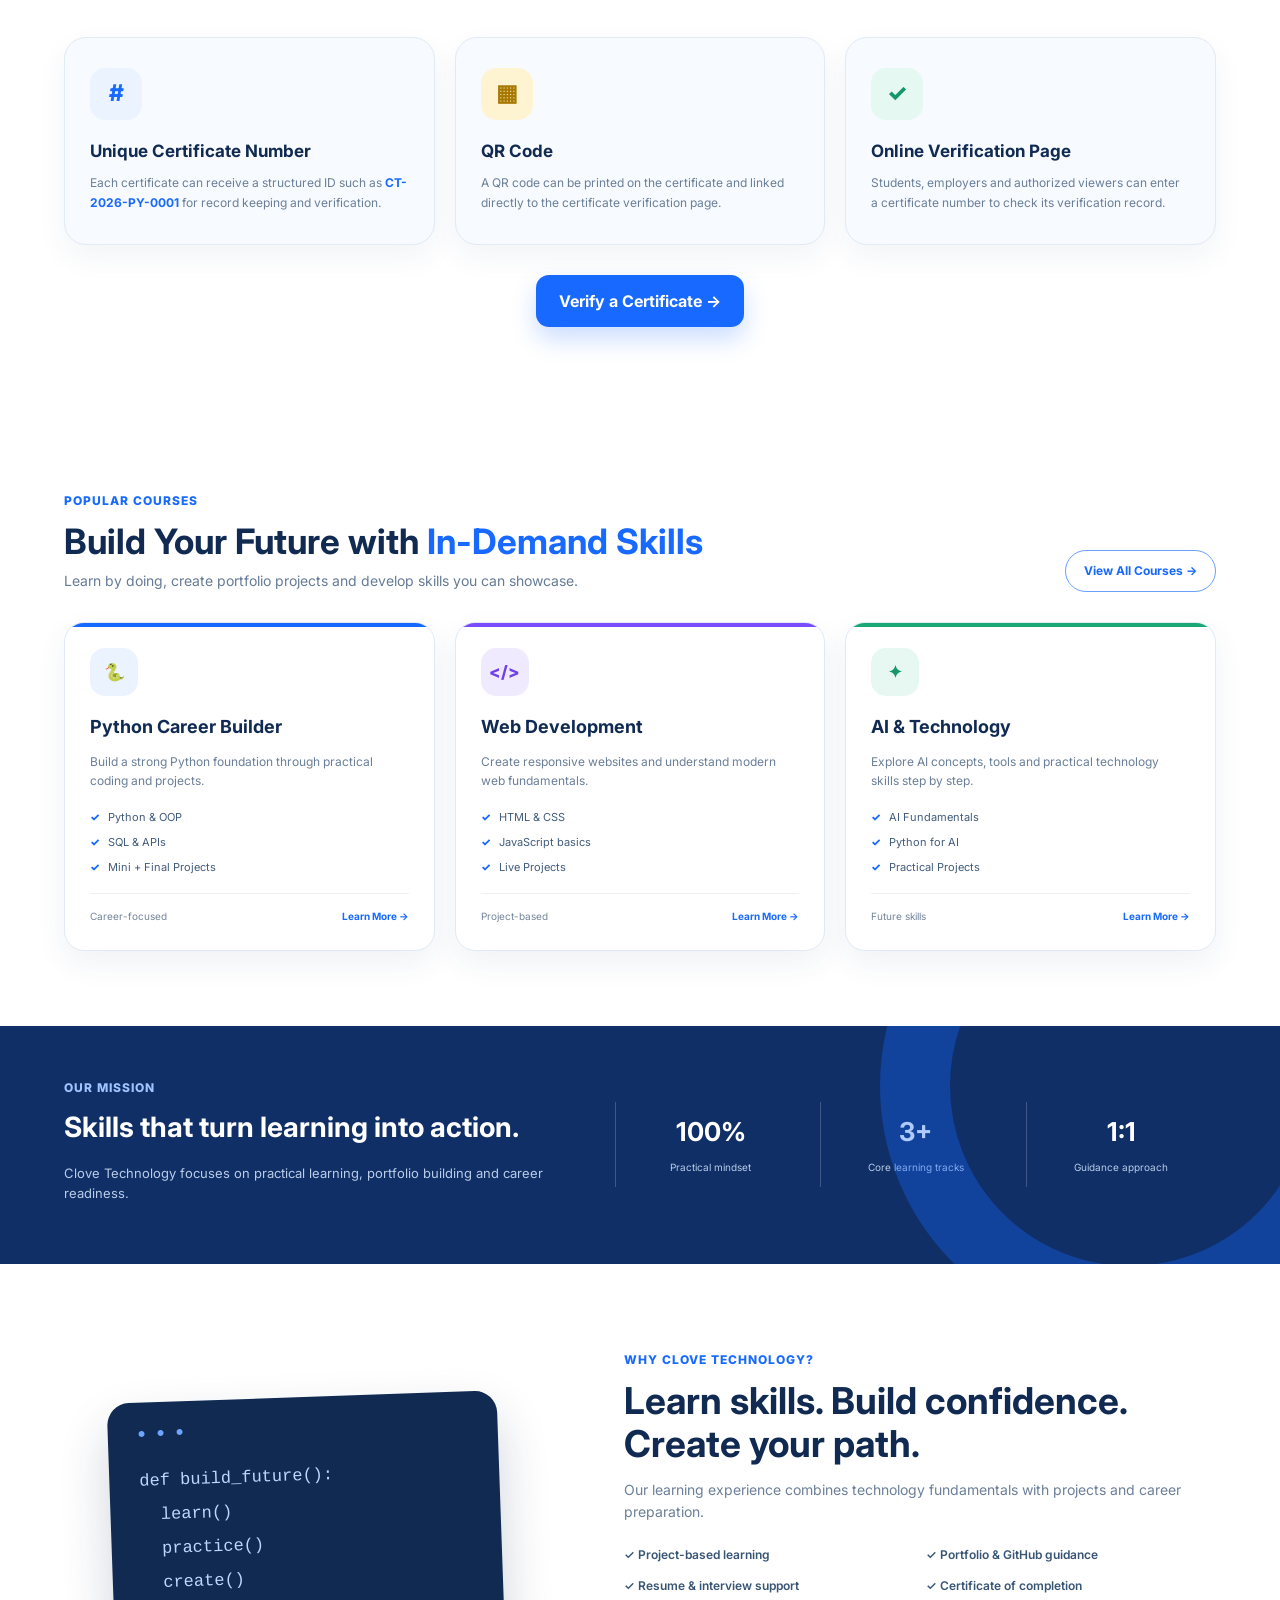
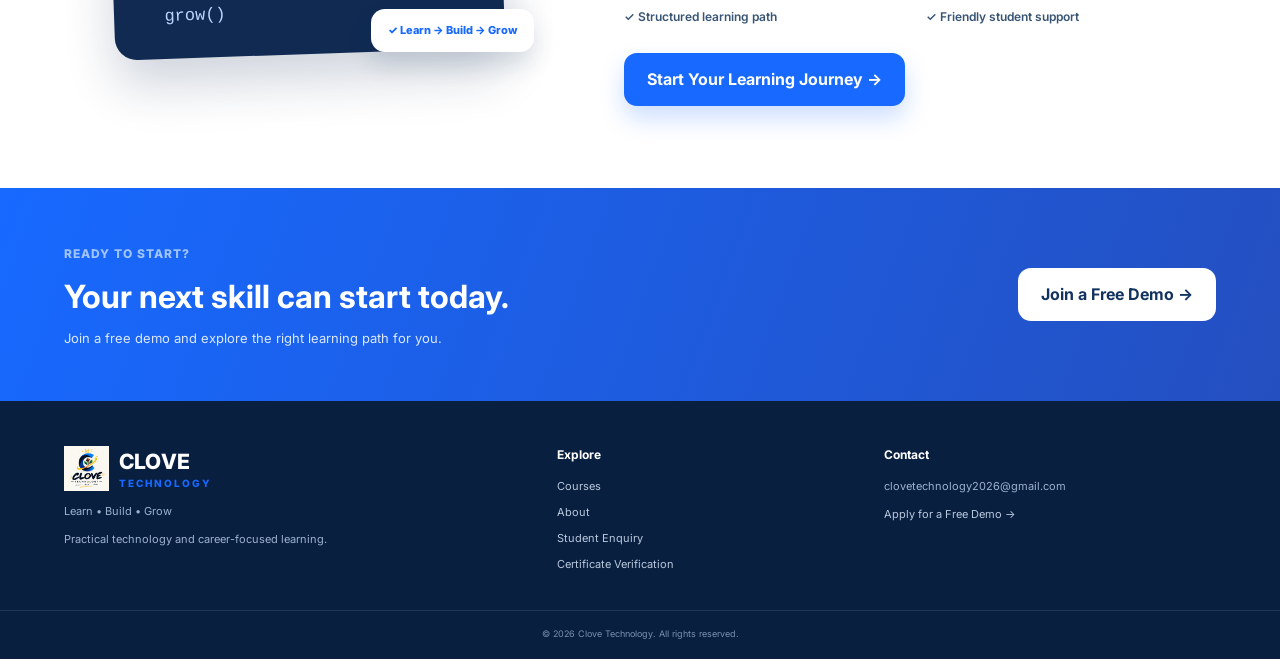
==== commit 4d4a2ac2: "Add certificate verification section to homepage" ====
--- a/index.html
+++ b/index.html
@@ -23,15 +23,29 @@
 .admission-card p{font-size:11px;color:#71839a;line-height:1.6;margin:0}
 .admission-cta{text-align:center;margin-top:30px}
 .admission-cta .btn{min-width:190px}
-@media(max-width:900px){.admission-grid{grid-template-columns:1fr 1fr}.admission-home-head h2{font-size:30px}}
-@media(max-width:600px){.admission-grid{grid-template-columns:1fr}.admission-home{padding:58px 0}.admission-card{padding:22px}}
+.certificate-home{padding:78px 0;background:#fff}
+.certificate-home-head{max-width:760px;margin:0 auto 38px;text-align:center}
+.certificate-home-head h2{font-size:36px;line-height:1.15;margin:10px 0}
+.certificate-home-head h2 span{color:#1769ff}
+.certificate-home-head p{font-size:14px;color:#667b96;margin:0}
+.certificate-home-grid{display:grid;grid-template-columns:repeat(3,1fr);gap:20px}
+.certificate-home-card{padding:30px 25px;background:#f7faff;border:1px solid #e1eaf5;border-radius:22px;box-shadow:0 12px 30px rgba(31,69,111,.06)}
+.certificate-home-icon{width:52px;height:52px;border-radius:15px;background:#eaf3ff;color:#1769ff;display:grid;place-items:center;font-size:23px;font-weight:800;margin-bottom:18px}
+.certificate-home-card:nth-child(2) .certificate-home-icon{background:#fff4d2;color:#a87900}
+.certificate-home-card:nth-child(3) .certificate-home-icon{background:#e5f8f1;color:#15966b}
+.certificate-home-card h3{font-size:17px;margin:0 0 9px;color:#102a52}
+.certificate-home-card p{font-size:12px;color:#6b7f98;line-height:1.7;margin:0}
+.certificate-home-card strong{color:#1769ff}
+.certificate-home-cta{text-align:center;margin-top:30px}
+@media(max-width:900px){.admission-grid{grid-template-columns:1fr 1fr}.certificate-home-grid{grid-template-columns:1fr 1fr}.admission-home-head h2,.certificate-home-head h2{font-size:30px}}
+@media(max-width:600px){.admission-grid,.certificate-home-grid{grid-template-columns:1fr}.admission-home,.certificate-home{padding:58px 0}.admission-card,.certificate-home-card{padding:22px}}
 </style>
 </head>
 <body>
 <header class="nav-wrap">
 <nav class="nav container">
 <a class="brand" href="index.html"><img src="clove-technology-logo.png" alt="Clove Technology logo"><span>CLOVE <small>TECHNOLOGY</small></span></a>
-<div class="nav-links"><a class="active" href="index.html">Home</a><a href="courses.html">Courses</a><a href="about.html">About</a><a href="apply.html">Student Enquiry</a></div>
+<div class="nav-links"><a class="active" href="index.html">Home</a><a href="courses.html">Courses</a><a href="about.html">About</a><a href="apply.html">Student Enquiry</a><a href="certificate-verification.html">Certificate Verification</a></div>
 <a class="nav-cta" href="apply.html">Apply Now <span>→</span></a>
 </nav>
 </header>
@@ -50,23 +64,13 @@
 </div>
 </section>
 <section class="features"><div class="container feature-grid"><div class="feature"><div class="icon">🎓</div><div><b>Expert Guidance</b><small>Learn with structured support</small></div></div><div class="feature"><div class="icon">💻</div><div><b>Hands-on Projects</b><small>Build practical applications</small></div></div><div class="feature"><div class="icon">📜</div><div><b>Certificates</b><small>Document your learning journey</small></div></div><div class="feature"><div class="icon">🤝</div><div><b>Career Support</b><small>Resume &amp; interview guidance</small></div></div></div></section>
-<section class="admission-home">
-<div class="container">
-<div class="admission-home-head"><span class="kicker">STUDENT ADMISSION</span><h2>Start Your Journey with <span>Clove Technology</span></h2><p>Our online admission process makes it simple for students to register, choose a course and provide their contact details.</p></div>
-<div class="admission-grid">
-<article class="admission-card"><div class="admission-icon">📝</div><h3>Online Admission Form</h3><p>Submit your student details through our online admission and enquiry form.</p></article>
-<article class="admission-card"><div class="admission-icon">🪪</div><h3>Student ID Generation</h3><p>Each admitted student can be assigned a unique student ID for academy records.</p></article>
-<article class="admission-card"><div class="admission-icon">🎓</div><h3>Course Selection</h3><p>Select the Clove Technology course that matches your learning and career goals.</p></article>
-<article class="admission-card"><div class="admission-icon">📞</div><h3>Contact Details</h3><p>Provide your mobile number, email and other required contact information for admissions.</p></article>
-</div>
-<div class="admission-cta"><a class="btn primary" href="apply.html">Start Online Admission →</a></div>
-</div>
-</section>
+<section class="admission-home"><div class="container"><div class="admission-home-head"><span class="kicker">STUDENT ADMISSION</span><h2>Start Your Journey with <span>Clove Technology</span></h2><p>Our online admission process makes it simple for students to register, choose a course and provide their contact details.</p></div><div class="admission-grid"><article class="admission-card"><div class="admission-icon">📝</div><h3>Online Admission Form</h3><p>Submit your student details through our online admission and enquiry form.</p></article><article class="admission-card"><div class="admission-icon">🪪</div><h3>Student ID Generation</h3><p>Each admitted student can be assigned a unique student ID for academy records.</p></article><article class="admission-card"><div class="admission-icon">🎓</div><h3>Course Selection</h3><p>Select the Clove Technology course that matches your learning and career goals.</p></article><article class="admission-card"><div class="admission-icon">📞</div><h3>Contact Details</h3><p>Provide your mobile number, email and other required contact information for admissions.</p></article></div><div class="admission-cta"><a class="btn primary" href="apply.html">Start Online Admission →</a></div></div></section>
+<section class="certificate-home"><div class="container"><div class="certificate-home-head"><span class="kicker">CERTIFICATE VERIFICATION</span><h2>Verify Learning. <span>Build Trust.</span></h2><p>Clove Technology certificates are designed with a unique certificate number, QR code and an online verification workflow.</p></div><div class="certificate-home-grid"><article class="certificate-home-card"><div class="certificate-home-icon">#</div><h3>Unique Certificate Number</h3><p>Each certificate can receive a structured ID such as <strong>CT-2026-PY-0001</strong> for record keeping and verification.</p></article><article class="certificate-home-card"><div class="certificate-home-icon">▦</div><h3>QR Code</h3><p>A QR code can be printed on the certificate and linked directly to the certificate verification page.</p></article><article class="certificate-home-card"><div class="certificate-home-icon">✓</div><h3>Online Verification Page</h3><p>Students, employers and authorized viewers can enter a certificate number to check its verification record.</p></article></div><div class="certificate-home-cta"><a class="btn primary" href="certificate-verification.html">Verify a Certificate →</a></div></div></section>
 <section class="courses-preview"><div class="container"><div class="section-head"><div><span class="kicker">POPULAR COURSES</span><h2>Build Your Future with <span>In-Demand Skills</span></h2><p>Learn by doing, create portfolio projects and develop skills you can showcase.</p></div><a href="courses.html" class="outline-link">View All Courses →</a></div><div class="course-grid"><article class="course-card blue"><div class="course-icon">🐍</div><h3>Python Career Builder</h3><p>Build a strong Python foundation through practical coding and projects.</p><ul><li>Python &amp; OOP</li><li>SQL &amp; APIs</li><li>Mini + Final Projects</li></ul><div class="course-foot"><span>Career-focused</span><a href="courses.html">Learn More →</a></div></article><article class="course-card purple"><div class="course-icon">&lt;/&gt;</div><h3>Web Development</h3><p>Create responsive websites and understand modern web fundamentals.</p><ul><li>HTML &amp; CSS</li><li>JavaScript basics</li><li>Live Projects</li></ul><div class="course-foot"><span>Project-based</span><a href="courses.html">Learn More →</a></div></article><article class="course-card green"><div class="course-icon">✦</div><h3>AI &amp; Technology</h3><p>Explore AI concepts, tools and practical technology skills step by step.</p><ul><li>AI Fundamentals</li><li>Python for AI</li><li>Practical Projects</li></ul><div class="course-foot"><span>Future skills</span><a href="courses.html">Learn More →</a></div></article></div></div></section>
 <section class="impact"><div class="container impact-inner"><div><span class="kicker light">OUR MISSION</span><h2>Skills that turn learning into action.</h2><p>Clove Technology focuses on practical learning, portfolio building and career readiness.</p></div><div class="impact-stats"><div><strong>100%</strong><small>Practical mindset</small></div><div><strong>3+</strong><small>Core learning tracks</small></div><div><strong>1:1</strong><small>Guidance approach</small></div></div></div></section>
 <section class="why"><div class="container why-grid"><div class="why-visual"><div class="screen"><div class="dots">● ● ●</div><code>def build_future():<br>&nbsp;&nbsp;learn()<br>&nbsp;&nbsp;practice()<br>&nbsp;&nbsp;create()<br>&nbsp;&nbsp;grow()</code></div><div class="success-note">✓ Learn → Build → Grow</div></div><div><span class="kicker">WHY CLOVE TECHNOLOGY?</span><h2>Learn skills. Build confidence. Create your path.</h2><p>Our learning experience combines technology fundamentals with projects and career preparation.</p><div class="why-list"><span>✓ Project-based learning</span><span>✓ Portfolio &amp; GitHub guidance</span><span>✓ Resume &amp; interview support</span><span>✓ Certificate of completion</span><span>✓ Structured learning path</span><span>✓ Friendly student support</span></div><a class="btn primary" href="apply.html">Start Your Learning Journey →</a></div></div></section>
 <section class="cta"><div class="container cta-inner"><div><span class="kicker light">READY TO START?</span><h2>Your next skill can start today.</h2><p>Join a free demo and explore the right learning path for you.</p></div><a class="btn white" href="apply.html">Join a Free Demo →</a></div></section>
 </main>
-<footer><div class="container footer-grid"><div><a class="brand footer-brand" href="index.html"><img src="clove-technology-logo.png" alt="Clove Technology logo"><span>CLOVE <small>TECHNOLOGY</small></span></a><p>Learn • Build • Grow</p><p>Practical technology and career-focused learning.</p></div><div><b>Explore</b><a href="courses.html">Courses</a><a href="about.html">About</a><a href="apply.html">Student Enquiry</a></div><div><b>Contact</b><p>clovetechnology2026@gmail.com</p><a href="apply.html">Apply for a Free Demo →</a></div></div><div class="copyright">© 2026 Clove Technology. All rights reserved.</div></footer>
+<footer><div class="container footer-grid"><div><a class="brand footer-brand" href="index.html"><img src="clove-technology-logo.png" alt="Clove Technology logo"><span>CLOVE <small>TECHNOLOGY</small></span></a><p>Learn • Build • Grow</p><p>Practical technology and career-focused learning.</p></div><div><b>Explore</b><a href="courses.html">Courses</a><a href="about.html">About</a><a href="apply.html">Student Enquiry</a><a href="certificate-verification.html">Certificate Verification</a></div><div><b>Contact</b><p>clovetechnology2026@gmail.com</p><a href="apply.html">Apply for a Free Demo →</a></div></div><div class="copyright">© 2026 Clove Technology. All rights reserved.</div></footer>
 </body>
 </html>
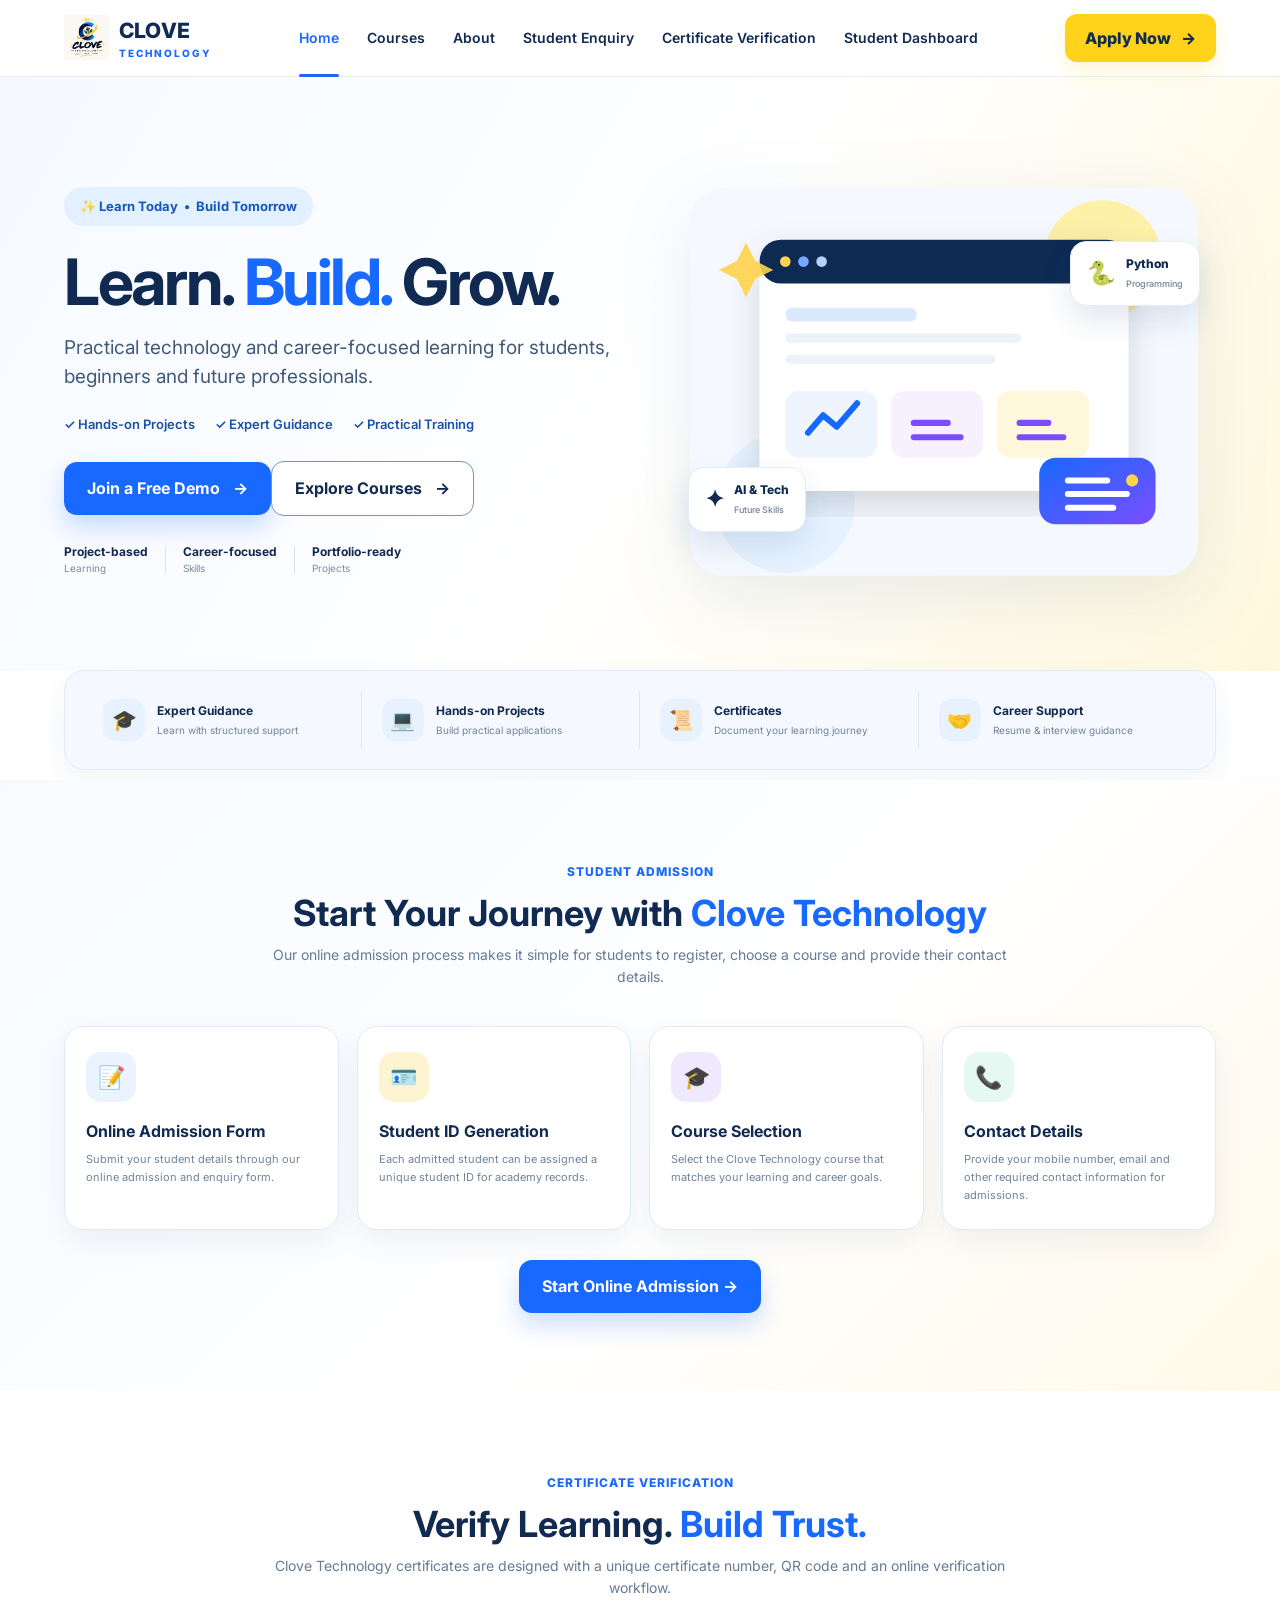
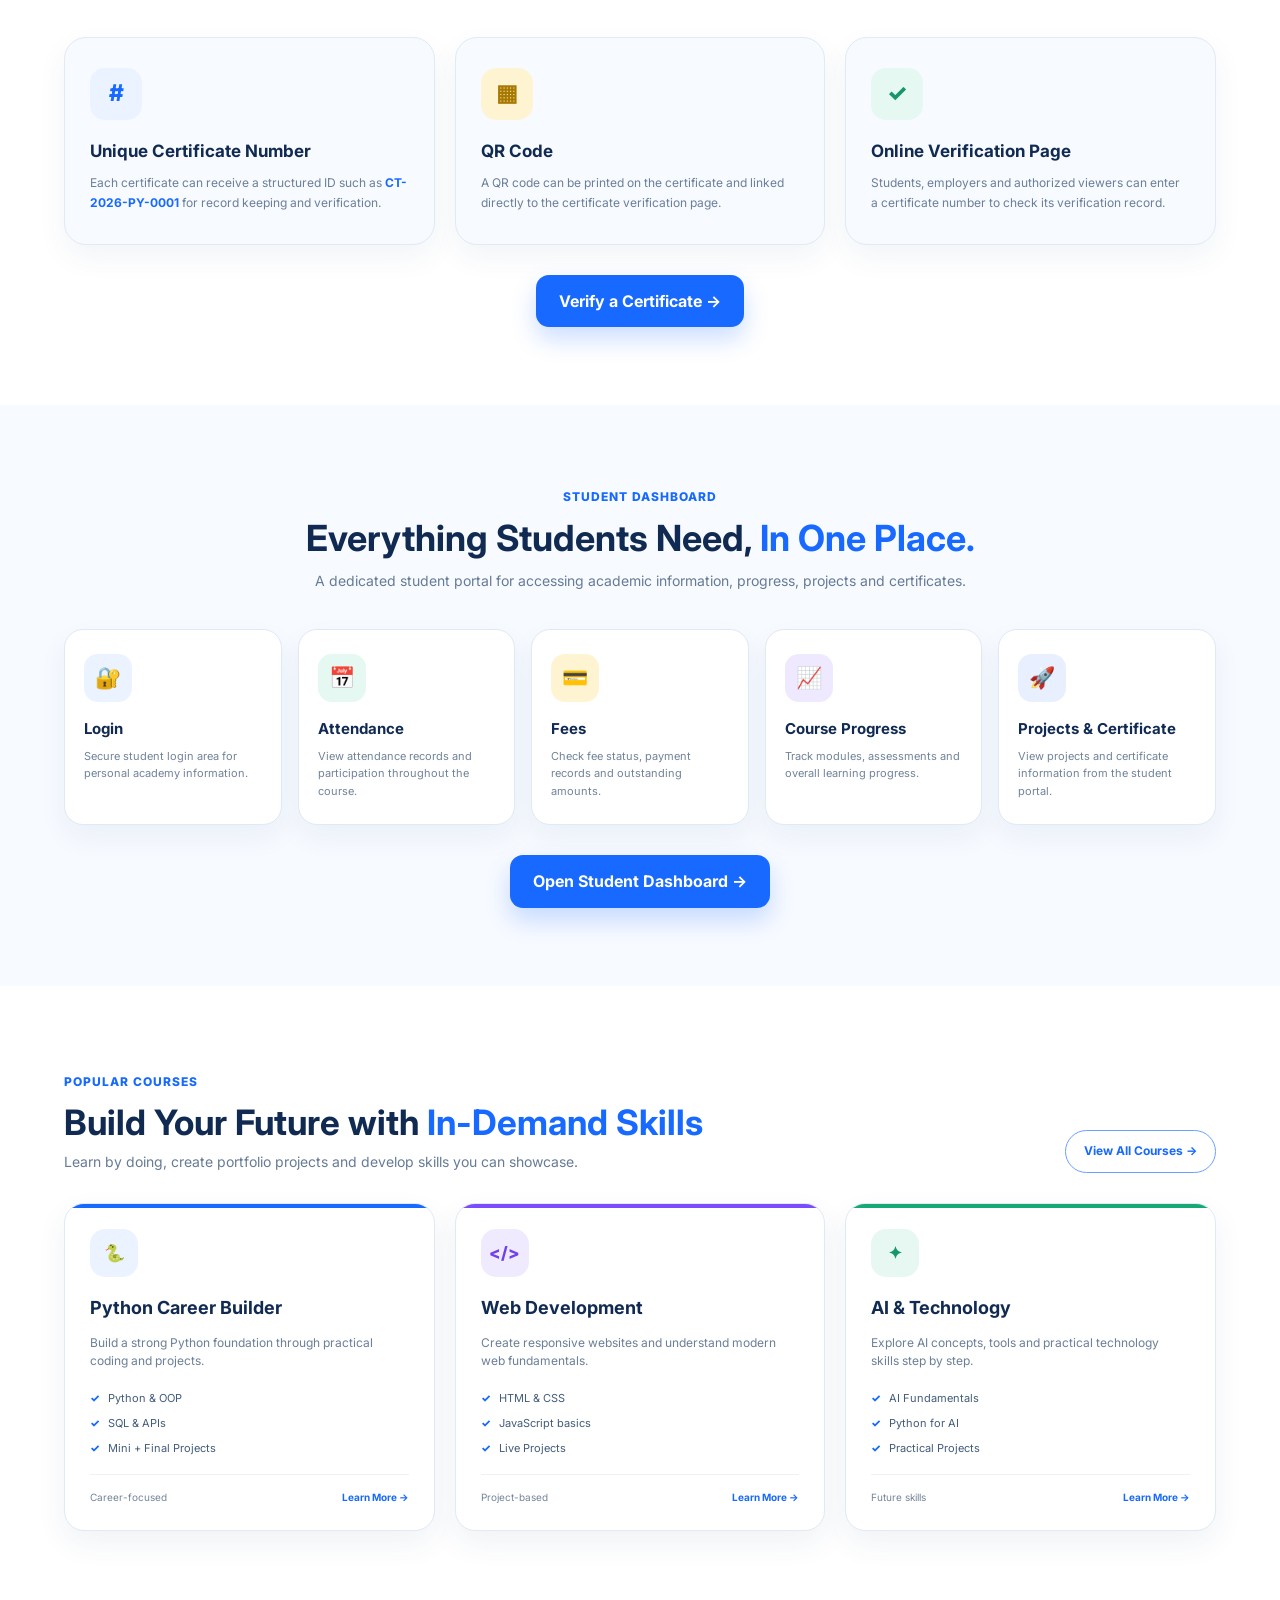
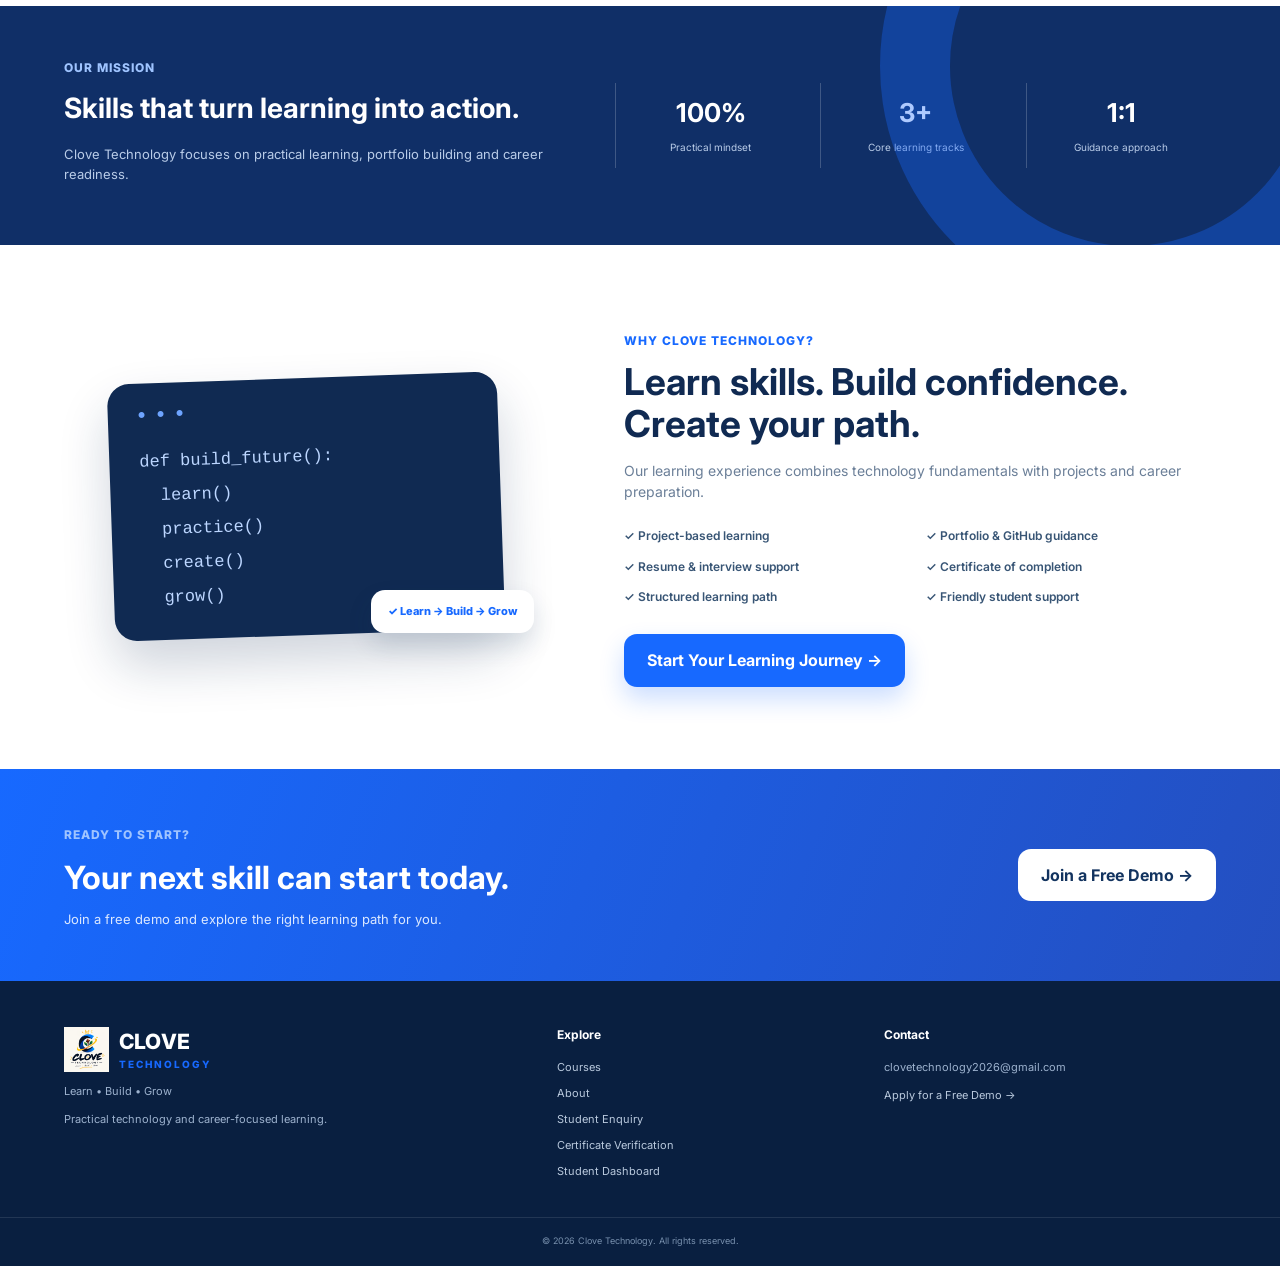
==== commit f5c892c5: "Add student dashboard feature to homepage" ====
--- a/index.html
+++ b/index.html
@@ -7,70 +7,20 @@
 <title>Clove Technology | Learn • Build • Grow</title>
 <link rel="stylesheet" href="style.css">
 <style>
-.admission-home{padding:78px 0;background:linear-gradient(135deg,#f7faff 0%,#fff 58%,#fff9e8 100%)}
-.admission-home-head{text-align:center;max-width:760px;margin:0 auto 38px}
-.admission-home-head h2{font-size:36px;line-height:1.15;margin:10px 0}
-.admission-home-head h2 span{color:#1769ff}
-.admission-home-head p{font-size:14px;color:#667b96;margin:0}
-.admission-grid{display:grid;grid-template-columns:repeat(4,1fr);gap:18px}
-.admission-card{background:#fff;border:1px solid #e0eaf5;border-radius:20px;padding:25px 21px;box-shadow:0 12px 30px rgba(31,69,111,.07);transition:.2s}
-.admission-card:hover{transform:translateY(-4px);box-shadow:0 18px 38px rgba(31,69,111,.11)}
-.admission-icon{width:50px;height:50px;border-radius:15px;background:#eaf3ff;display:grid;place-items:center;font-size:22px;margin-bottom:17px}
-.admission-card:nth-child(2) .admission-icon{background:#fff4d2}
-.admission-card:nth-child(3) .admission-icon{background:#eee9ff}
-.admission-card:nth-child(4) .admission-icon{background:#e5f8f1}
-.admission-card h3{font-size:16px;margin:0 0 8px;color:#102a52}
-.admission-card p{font-size:11px;color:#71839a;line-height:1.6;margin:0}
-.admission-cta{text-align:center;margin-top:30px}
-.admission-cta .btn{min-width:190px}
-.certificate-home{padding:78px 0;background:#fff}
-.certificate-home-head{max-width:760px;margin:0 auto 38px;text-align:center}
-.certificate-home-head h2{font-size:36px;line-height:1.15;margin:10px 0}
-.certificate-home-head h2 span{color:#1769ff}
-.certificate-home-head p{font-size:14px;color:#667b96;margin:0}
-.certificate-home-grid{display:grid;grid-template-columns:repeat(3,1fr);gap:20px}
-.certificate-home-card{padding:30px 25px;background:#f7faff;border:1px solid #e1eaf5;border-radius:22px;box-shadow:0 12px 30px rgba(31,69,111,.06)}
-.certificate-home-icon{width:52px;height:52px;border-radius:15px;background:#eaf3ff;color:#1769ff;display:grid;place-items:center;font-size:23px;font-weight:800;margin-bottom:18px}
-.certificate-home-card:nth-child(2) .certificate-home-icon{background:#fff4d2;color:#a87900}
-.certificate-home-card:nth-child(3) .certificate-home-icon{background:#e5f8f1;color:#15966b}
-.certificate-home-card h3{font-size:17px;margin:0 0 9px;color:#102a52}
-.certificate-home-card p{font-size:12px;color:#6b7f98;line-height:1.7;margin:0}
-.certificate-home-card strong{color:#1769ff}
-.certificate-home-cta{text-align:center;margin-top:30px}
-@media(max-width:900px){.admission-grid{grid-template-columns:1fr 1fr}.certificate-home-grid{grid-template-columns:1fr 1fr}.admission-home-head h2,.certificate-home-head h2{font-size:30px}}
-@media(max-width:600px){.admission-grid,.certificate-home-grid{grid-template-columns:1fr}.admission-home,.certificate-home{padding:58px 0}.admission-card,.certificate-home-card{padding:22px}}
+.admission-home{padding:78px 0;background:linear-gradient(135deg,#f7faff 0%,#fff 58%,#fff9e8 100%)}.admission-home-head{text-align:center;max-width:760px;margin:0 auto 38px}.admission-home-head h2{font-size:36px;line-height:1.15;margin:10px 0}.admission-home-head h2 span{color:#1769ff}.admission-home-head p{font-size:14px;color:#667b96;margin:0}.admission-grid{display:grid;grid-template-columns:repeat(4,1fr);gap:18px}.admission-card{background:#fff;border:1px solid #e0eaf5;border-radius:20px;padding:25px 21px;box-shadow:0 12px 30px rgba(31,69,111,.07);transition:.2s}.admission-card:hover{transform:translateY(-4px);box-shadow:0 18px 38px rgba(31,69,111,.11)}.admission-icon{width:50px;height:50px;border-radius:15px;background:#eaf3ff;display:grid;place-items:center;font-size:22px;margin-bottom:17px}.admission-card:nth-child(2) .admission-icon{background:#fff4d2}.admission-card:nth-child(3) .admission-icon{background:#eee9ff}.admission-card:nth-child(4) .admission-icon{background:#e5f8f1}.admission-card h3{font-size:16px;margin:0 0 8px;color:#102a52}.admission-card p{font-size:11px;color:#71839a;line-height:1.6;margin:0}.admission-cta{text-align:center;margin-top:30px}.admission-cta .btn{min-width:190px}.certificate-home{padding:78px 0;background:#fff}.certificate-home-head{max-width:760px;margin:0 auto 38px;text-align:center}.certificate-home-head h2{font-size:36px;line-height:1.15;margin:10px 0}.certificate-home-head h2 span{color:#1769ff}.certificate-home-head p{font-size:14px;color:#667b96;margin:0}.certificate-home-grid{display:grid;grid-template-columns:repeat(3,1fr);gap:20px}.certificate-home-card{padding:30px 25px;background:#f7faff;border:1px solid #e1eaf5;border-radius:22px;box-shadow:0 12px 30px rgba(31,69,111,.06)}.certificate-home-icon{width:52px;height:52px;border-radius:15px;background:#eaf3ff;color:#1769ff;display:grid;place-items:center;font-size:23px;font-weight:800;margin-bottom:18px}.certificate-home-card:nth-child(2) .certificate-home-icon{background:#fff4d2;color:#a87900}.certificate-home-card:nth-child(3) .certificate-home-icon{background:#e5f8f1;color:#15966b}.certificate-home-card h3{font-size:17px;margin:0 0 9px;color:#102a52}.certificate-home-card p{font-size:12px;color:#6b7f98;line-height:1.7;margin:0}.certificate-home-card strong{color:#1769ff}.certificate-home-cta{text-align:center;margin-top:30px}.dashboard-home{padding:78px 0;background:#f7faff}.dashboard-home-head{text-align:center;max-width:760px;margin:0 auto 38px}.dashboard-home-head h2{font-size:36px;line-height:1.15;margin:10px 0}.dashboard-home-head h2 span{color:#1769ff}.dashboard-home-head p{font-size:14px;color:#667b96;margin:0}.dashboard-home-grid{display:grid;grid-template-columns:repeat(5,1fr);gap:16px}.dashboard-home-card{padding:24px 19px;background:#fff;border:1px solid #e0eaf5;border-radius:19px;box-shadow:0 12px 28px rgba(31,69,111,.06)}.dashboard-home-icon{width:48px;height:48px;border-radius:14px;background:#eaf3ff;display:grid;place-items:center;font-size:21px;margin-bottom:15px}.dashboard-home-card:nth-child(2) .dashboard-home-icon{background:#e5f8f1}.dashboard-home-card:nth-child(3) .dashboard-home-icon{background:#fff4d2}.dashboard-home-card:nth-child(4) .dashboard-home-icon{background:#eee9ff}.dashboard-home-card:nth-child(5) .dashboard-home-icon{background:#e8f0ff}.dashboard-home-card h3{font-size:15px;margin:0 0 7px;color:#102a52}.dashboard-home-card p{font-size:11px;color:#71839a;line-height:1.6;margin:0}.dashboard-home-cta{text-align:center;margin-top:30px}@media(max-width:1050px){.dashboard-home-grid{grid-template-columns:repeat(3,1fr)}}@media(max-width:900px){.admission-grid{grid-template-columns:1fr 1fr}.certificate-home-grid{grid-template-columns:1fr 1fr}.admission-home-head h2,.certificate-home-head h2,.dashboard-home-head h2{font-size:30px}}@media(max-width:600px){.admission-grid,.certificate-home-grid,.dashboard-home-grid{grid-template-columns:1fr}.admission-home,.certificate-home,.dashboard-home{padding:58px 0}.admission-card,.certificate-home-card,.dashboard-home-card{padding:22px}}
 </style>
 </head>
 <body>
-<header class="nav-wrap">
-<nav class="nav container">
-<a class="brand" href="index.html"><img src="clove-technology-logo.png" alt="Clove Technology logo"><span>CLOVE <small>TECHNOLOGY</small></span></a>
-<div class="nav-links"><a class="active" href="index.html">Home</a><a href="courses.html">Courses</a><a href="about.html">About</a><a href="apply.html">Student Enquiry</a><a href="certificate-verification.html">Certificate Verification</a></div>
-<a class="nav-cta" href="apply.html">Apply Now <span>→</span></a>
-</nav>
-</header>
+<header class="nav-wrap"><nav class="nav container"><a class="brand" href="index.html"><img src="clove-technology-logo.png" alt="Clove Technology logo"><span>CLOVE <small>TECHNOLOGY</small></span></a><div class="nav-links"><a class="active" href="index.html">Home</a><a href="courses.html">Courses</a><a href="about.html">About</a><a href="apply.html">Student Enquiry</a><a href="certificate-verification.html">Certificate Verification</a><a href="student-dashboard.html">Student Dashboard</a></div><a class="nav-cta" href="apply.html">Apply Now <span>→</span></a></nav></header>
 <main>
-<section class="hero">
-<div class="container hero-grid">
-<div class="hero-copy">
-<div class="eyebrow">✨ Learn Today&nbsp; • &nbsp;Build Tomorrow</div>
-<h1>Learn. <span>Build.</span> Grow.</h1>
-<p>Practical technology and career-focused learning for students, beginners and future professionals.</p>
-<div class="checks"><span>✓ Hands-on Projects</span><span>✓ Expert Guidance</span><span>✓ Practical Training</span></div>
-<div class="hero-actions"><a class="btn primary" href="apply.html">Join a Free Demo <b>→</b></a><a class="btn secondary" href="courses.html">Explore Courses <b>→</b></a></div>
-<div class="trust"><div><strong>Project-based</strong><small>Learning</small></div><i></i><div><strong>Career-focused</strong><small>Skills</small></div><i></i><div><strong>Portfolio-ready</strong><small>Projects</small></div></div>
-</div>
-<div class="hero-art"><img src="hero-illustration.svg" alt="Technology learning illustration"><div class="float-card python"><b>🐍</b><span>Python<br><small>Programming</small></span></div><div class="float-card ai"><b>✦</b><span>AI &amp; Tech<br><small>Future Skills</small></span></div></div>
-</div>
-</section>
+<section class="hero"><div class="container hero-grid"><div class="hero-copy"><div class="eyebrow">✨ Learn Today&nbsp; • &nbsp;Build Tomorrow</div><h1>Learn. <span>Build.</span> Grow.</h1><p>Practical technology and career-focused learning for students, beginners and future professionals.</p><div class="checks"><span>✓ Hands-on Projects</span><span>✓ Expert Guidance</span><span>✓ Practical Training</span></div><div class="hero-actions"><a class="btn primary" href="apply.html">Join a Free Demo <b>→</b></a><a class="btn secondary" href="courses.html">Explore Courses <b>→</b></a></div><div class="trust"><div><strong>Project-based</strong><small>Learning</small></div><i></i><div><strong>Career-focused</strong><small>Skills</small></div><i></i><div><strong>Portfolio-ready</strong><small>Projects</small></div></div></div><div class="hero-art"><img src="hero-illustration.svg" alt="Technology learning illustration"><div class="float-card python"><b>🐍</b><span>Python<br><small>Programming</small></span></div><div class="float-card ai"><b>✦</b><span>AI &amp; Tech<br><small>Future Skills</small></span></div></div></div></section>
 <section class="features"><div class="container feature-grid"><div class="feature"><div class="icon">🎓</div><div><b>Expert Guidance</b><small>Learn with structured support</small></div></div><div class="feature"><div class="icon">💻</div><div><b>Hands-on Projects</b><small>Build practical applications</small></div></div><div class="feature"><div class="icon">📜</div><div><b>Certificates</b><small>Document your learning journey</small></div></div><div class="feature"><div class="icon">🤝</div><div><b>Career Support</b><small>Resume &amp; interview guidance</small></div></div></div></section>
 <section class="admission-home"><div class="container"><div class="admission-home-head"><span class="kicker">STUDENT ADMISSION</span><h2>Start Your Journey with <span>Clove Technology</span></h2><p>Our online admission process makes it simple for students to register, choose a course and provide their contact details.</p></div><div class="admission-grid"><article class="admission-card"><div class="admission-icon">📝</div><h3>Online Admission Form</h3><p>Submit your student details through our online admission and enquiry form.</p></article><article class="admission-card"><div class="admission-icon">🪪</div><h3>Student ID Generation</h3><p>Each admitted student can be assigned a unique student ID for academy records.</p></article><article class="admission-card"><div class="admission-icon">🎓</div><h3>Course Selection</h3><p>Select the Clove Technology course that matches your learning and career goals.</p></article><article class="admission-card"><div class="admission-icon">📞</div><h3>Contact Details</h3><p>Provide your mobile number, email and other required contact information for admissions.</p></article></div><div class="admission-cta"><a class="btn primary" href="apply.html">Start Online Admission →</a></div></div></section>
 <section class="certificate-home"><div class="container"><div class="certificate-home-head"><span class="kicker">CERTIFICATE VERIFICATION</span><h2>Verify Learning. <span>Build Trust.</span></h2><p>Clove Technology certificates are designed with a unique certificate number, QR code and an online verification workflow.</p></div><div class="certificate-home-grid"><article class="certificate-home-card"><div class="certificate-home-icon">#</div><h3>Unique Certificate Number</h3><p>Each certificate can receive a structured ID such as <strong>CT-2026-PY-0001</strong> for record keeping and verification.</p></article><article class="certificate-home-card"><div class="certificate-home-icon">▦</div><h3>QR Code</h3><p>A QR code can be printed on the certificate and linked directly to the certificate verification page.</p></article><article class="certificate-home-card"><div class="certificate-home-icon">✓</div><h3>Online Verification Page</h3><p>Students, employers and authorized viewers can enter a certificate number to check its verification record.</p></article></div><div class="certificate-home-cta"><a class="btn primary" href="certificate-verification.html">Verify a Certificate →</a></div></div></section>
+<section class="dashboard-home"><div class="container"><div class="dashboard-home-head"><span class="kicker">STUDENT DASHBOARD</span><h2>Everything Students Need, <span>In One Place.</span></h2><p>A dedicated student portal for accessing academic information, progress, projects and certificates.</p></div><div class="dashboard-home-grid"><article class="dashboard-home-card"><div class="dashboard-home-icon">🔐</div><h3>Login</h3><p>Secure student login area for personal academy information.</p></article><article class="dashboard-home-card"><div class="dashboard-home-icon">📅</div><h3>Attendance</h3><p>View attendance records and participation throughout the course.</p></article><article class="dashboard-home-card"><div class="dashboard-home-icon">💳</div><h3>Fees</h3><p>Check fee status, payment records and outstanding amounts.</p></article><article class="dashboard-home-card"><div class="dashboard-home-icon">📈</div><h3>Course Progress</h3><p>Track modules, assessments and overall learning progress.</p></article><article class="dashboard-home-card"><div class="dashboard-home-icon">🚀</div><h3>Projects &amp; Certificate</h3><p>View projects and certificate information from the student portal.</p></article></div><div class="dashboard-home-cta"><a class="btn primary" href="student-dashboard.html">Open Student Dashboard →</a></div></div></section>
 <section class="courses-preview"><div class="container"><div class="section-head"><div><span class="kicker">POPULAR COURSES</span><h2>Build Your Future with <span>In-Demand Skills</span></h2><p>Learn by doing, create portfolio projects and develop skills you can showcase.</p></div><a href="courses.html" class="outline-link">View All Courses →</a></div><div class="course-grid"><article class="course-card blue"><div class="course-icon">🐍</div><h3>Python Career Builder</h3><p>Build a strong Python foundation through practical coding and projects.</p><ul><li>Python &amp; OOP</li><li>SQL &amp; APIs</li><li>Mini + Final Projects</li></ul><div class="course-foot"><span>Career-focused</span><a href="courses.html">Learn More →</a></div></article><article class="course-card purple"><div class="course-icon">&lt;/&gt;</div><h3>Web Development</h3><p>Create responsive websites and understand modern web fundamentals.</p><ul><li>HTML &amp; CSS</li><li>JavaScript basics</li><li>Live Projects</li></ul><div class="course-foot"><span>Project-based</span><a href="courses.html">Learn More →</a></div></article><article class="course-card green"><div class="course-icon">✦</div><h3>AI &amp; Technology</h3><p>Explore AI concepts, tools and practical technology skills step by step.</p><ul><li>AI Fundamentals</li><li>Python for AI</li><li>Practical Projects</li></ul><div class="course-foot"><span>Future skills</span><a href="courses.html">Learn More →</a></div></article></div></div></section>
 <section class="impact"><div class="container impact-inner"><div><span class="kicker light">OUR MISSION</span><h2>Skills that turn learning into action.</h2><p>Clove Technology focuses on practical learning, portfolio building and career readiness.</p></div><div class="impact-stats"><div><strong>100%</strong><small>Practical mindset</small></div><div><strong>3+</strong><small>Core learning tracks</small></div><div><strong>1:1</strong><small>Guidance approach</small></div></div></div></section>
 <section class="why"><div class="container why-grid"><div class="why-visual"><div class="screen"><div class="dots">● ● ●</div><code>def build_future():<br>&nbsp;&nbsp;learn()<br>&nbsp;&nbsp;practice()<br>&nbsp;&nbsp;create()<br>&nbsp;&nbsp;grow()</code></div><div class="success-note">✓ Learn → Build → Grow</div></div><div><span class="kicker">WHY CLOVE TECHNOLOGY?</span><h2>Learn skills. Build confidence. Create your path.</h2><p>Our learning experience combines technology fundamentals with projects and career preparation.</p><div class="why-list"><span>✓ Project-based learning</span><span>✓ Portfolio &amp; GitHub guidance</span><span>✓ Resume &amp; interview support</span><span>✓ Certificate of completion</span><span>✓ Structured learning path</span><span>✓ Friendly student support</span></div><a class="btn primary" href="apply.html">Start Your Learning Journey →</a></div></div></section>
 <section class="cta"><div class="container cta-inner"><div><span class="kicker light">READY TO START?</span><h2>Your next skill can start today.</h2><p>Join a free demo and explore the right learning path for you.</p></div><a class="btn white" href="apply.html">Join a Free Demo →</a></div></section>
-</main>
-<footer><div class="container footer-grid"><div><a class="brand footer-brand" href="index.html"><img src="clove-technology-logo.png" alt="Clove Technology logo"><span>CLOVE <small>TECHNOLOGY</small></span></a><p>Learn • Build • Grow</p><p>Practical technology and career-focused learning.</p></div><div><b>Explore</b><a href="courses.html">Courses</a><a href="about.html">About</a><a href="apply.html">Student Enquiry</a><a href="certificate-verification.html">Certificate Verification</a></div><div><b>Contact</b><p>clovetechnology2026@gmail.com</p><a href="apply.html">Apply for a Free Demo →</a></div></div><div class="copyright">© 2026 Clove Technology. All rights reserved.</div></footer>
-</body>
-</html>+</main><footer><div class="container footer-grid"><div><a class="brand footer-brand" href="index.html"><img src="clove-technology-logo.png" alt="Clove Technology logo"><span>CLOVE <small>TECHNOLOGY</small></span></a><p>Learn • Build • Grow</p><p>Practical technology and career-focused learning.</p></div><div><b>Explore</b><a href="courses.html">Courses</a><a href="about.html">About</a><a href="apply.html">Student Enquiry</a><a href="certificate-verification.html">Certificate Verification</a><a href="student-dashboard.html">Student Dashboard</a></div><div><b>Contact</b><p>clovetechnology2026@gmail.com</p><a href="apply.html">Apply for a Free Demo →</a></div></div><div class="copyright">© 2026 Clove Technology. All rights reserved.</div></footer>
+</body></html>
